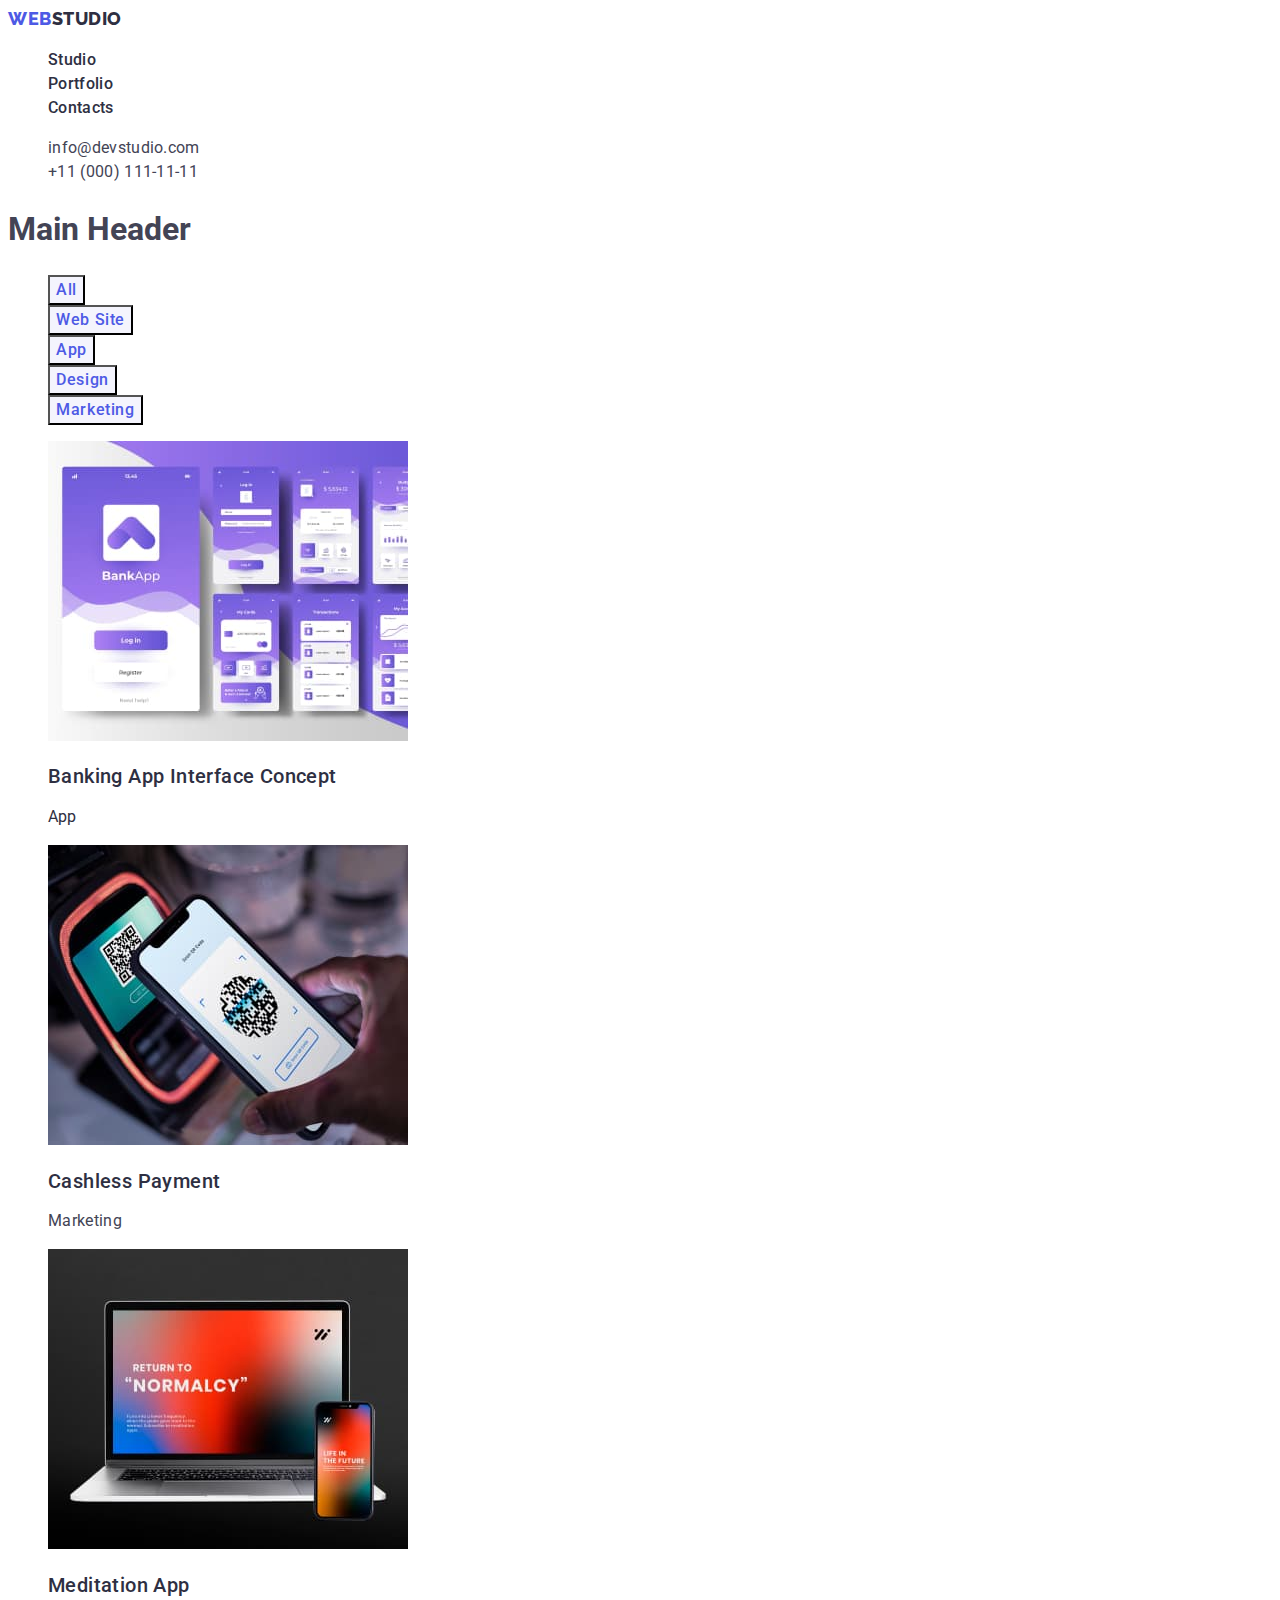
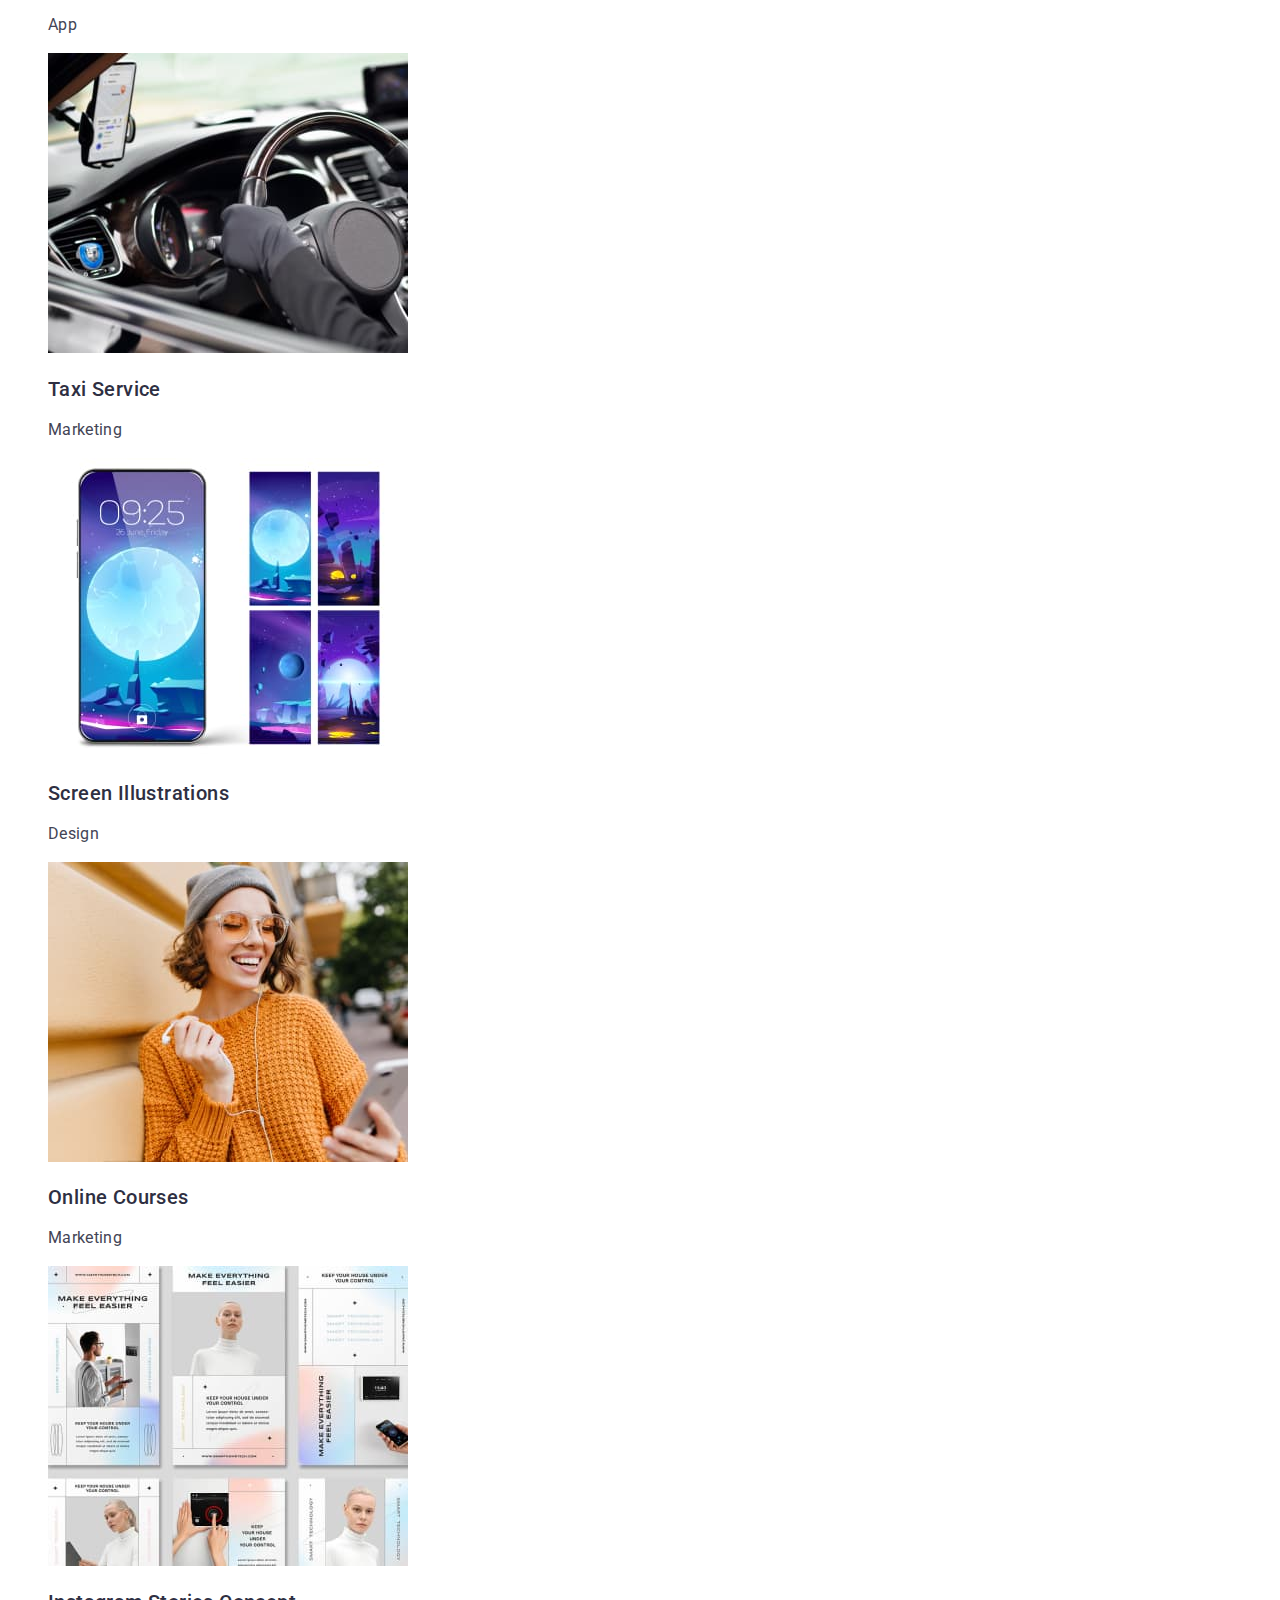
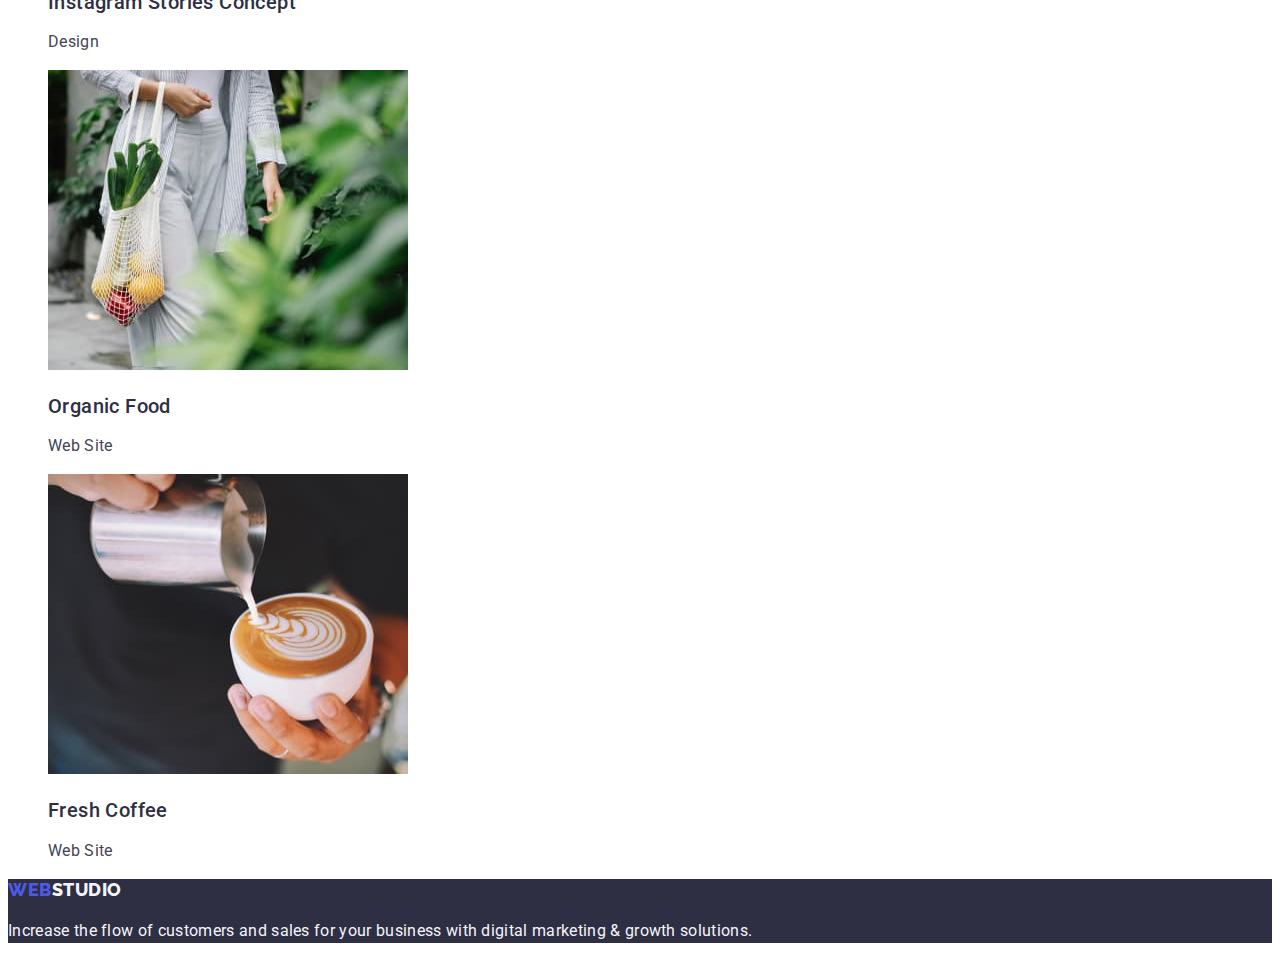
==== portfolio.html @ bb46cebc "Homework 3.1" ====
<!DOCTYPE html>
<html lang="en">
    <head>
        <meta charset="UTF-8">
        <meta name="viewport" content="width=device-width, initial-scale=1.0">
        <title>Porfolio</title>
        <link rel="stylesheet" href="./css/styles.css">
        <link rel="preconnect" href="https://fonts.googleapis.com">
        <link rel="preconnect" href="https://fonts.gstatic.com" crossorigin>
        <link href="https://fonts.googleapis.com/css2?family=Raleway:wght@800&family=Roboto:wght@400;500;700;900&display=swap" rel="stylesheet">
    </head>
    <body>
        <div>
            <header>
                <nav>
                    <div    >
                        <a class="link logo" href="./index.html">Web<span class="logo-head">Studio</span></a>
                        <ul class="list">
                            <li class="item"><a class="link" href="./index.html">Studio</a></li>
                            <li class="item"><a class="link" href="./portfolio.html">Portfolio</a></li>
                            <li class="item"><a class="link" href="">Contacts</a></li>
                        </ul>
                    </div>
                </nav>

                <address class="address">
                    <div>
                        <ul class="list">
                            <li><a class="link" href="mailto:info@devstudio.com">info@devstudio.com</a></li>
                            <li><a class="link" href="tel:+110001111111">+11 (000) 111-11-11</a></li>
                        </ul>
                    </div>
                </address>
            </header>

            <main>
                <section class="btn-img">
                    <div>
                        <h1>Main Header</h1>
                        <ul class="list">
                            <li><button class="btn" type="button">All</button></li>
                            <li><button class="btn" type="button">Web Site</button></li>
                            <li><button class="btn" type="button">App</button></li>
                            <li><button class="btn" type="button">Design</button></li>
                            <li><button class="btn" type="button">Marketing</button></li>
                        </ul>
                    </div>
                    <div>
                        <ul class="list">
                            <li>
                                <a class="link" href="">
                                <img src="./images/img_hw2_1.jpg" alt="banking app" width="360" height="300"/>
                                <h2 class="title">Banking App Interface Concept</h2>
                                <p class="desciption">App</p>
                                </a>
                            </li>
                            <li>
                                <a class="link" href="">
                                <img src="./images/img_hw2_2.jpg" alt="cashless payment" width="360" height="300" />
                                <h2 class="title">Cashless Payment</h2>
                                <p class="description">Marketing</p>
                                </a>
                            </li>
                            <li>
                                <a class="link" href="">
                                <img src="./images/img_hw2_3.jpg" alt="mediation app" width="360" height="300"/>
                                <h2 class="title">Meditation App</h2>
                                <p class="description">App</p>
                                </a>
                            </li>
                            <li>
                                <a class="link" href="">
                                <img src="./images/img_hw2_4.jpg" alt="taxi service" width="360" height="300"/>
                                <h2 class="title">Taxi Service</h2>
                                <p class="description">Marketing</p>
                                </a>
                            </li>
                            <li>
                                <a class="link" href="">
                                <img src="./images/img_hw2_5.jpg" alt="screen illustrator" width="360" height="300"/>
                                <h2 class="title">Screen Illustrations</h2>
                                <p class="description">Design</p>
                                </a>
                            </li>
                            <li>
                                <a class="link" href="">
                                <img src="./images/img_hw2_6.jpg" alt="online courses" width="360" height="300"/>
                                <h2 class="title">Online Courses</h2>
                                <p class="description">Marketing</p>
                                </a>
                            </li>
                            <li>
                                <a class="link" href="">
                                <img src="./images/img_hw2_7.jpg" alt="instagram story concept" width="360" height="300"/>
                                <h2 class="title">Instagram Stories Concept</h2>
                                <p class="description">Design</p>
                                </a>
                            </li>
                            <li>
                                <a class="link" href="">
                                <img src="./images/img_hw2_8.jpg" alt="organic food" width="360" height="300"/>
                                <h2 class="title">Organic Food</h2>
                                <p class="description">Web Site</p>
                                </a>
                            </li>
                            <li>
                                <a class="link" href="">
                                <img src="./images/img_hw2_9.jpg" alt="fresh coffee" width="360" height="300"/>
                                <h2 class="title">Fresh Coffee</h2>
                                <p class="description">Web Site</p>
                                </a>
                            </li>
                        </ul>
                    </div>
                </section>
            </main>

            <footer class="foot">
                <div>
                    <a class="link logo" href="./index.html">Web<span class="logo-foot">Studio</span></a>
                    <p class="phrase">Increase the flow of customers and sales for your business with digital marketing & growth solutions.</p>
                </div>
            </footer>
        </div>    
    </body>
</html>
---- css/styles.css ----
*,
*::before,
*::after {
    box-sizing: border-box;
}

:root {
    --OCEAN: rgba(64, 75, 191, 1);
    --WHITE: rgba(255, 255, 255, 1);
    --NAVY-BLUE: rgba(46, 47, 66, 1);
    --SLATE: rgba(67, 68, 85, 1);
    --IRIS: rgba(77, 90, 229, 1);
    --CLOUD: rgba(244, 244, 253, 1);
}

body {
    font-family: 'Roboto', sans-serif;
    color: var(--SLATE, #434455);
    background-color: var(--WHITE, #fff);
    font-size: 16px;
    font-style: normal;
    line-height: 1.5;
}
/* HEADER */ 
 
/* LOGO */
.logo {
    font-size: 18px;
    line-height: 1.17;
    color: var(--IRIS, #4d5ae5);
    font-family: 'Raleway', sans-serif;
    font-weight: 800;
    letter-spacing: 0.03em;
    text-decoration: none;
    text-transform: uppercase;
}

nav .logo-head {
    color: var(--NAVY-BLUE);
}


/* NAVIGATION */
nav .list .item {
    color: var(--NAVY-BLUE);
    font-weight: 500;
    font-size: 16px;
    line-height: 1.5;
    letter-spacing: 0.02em;
}

/* Link style for Navigation and Address */
.list  {
    list-style: none;
    font-style: normal;
}


.list .link {
    text-decoration: none;
    color: var(--NAVY-BLUE, #2e2f42);
}

.list .link:hover,
.list .link:focus {
    color: var(--OCEAN, #404bbf);
}


/* ADDRESS */

.address .link {
    font-size: 16px;
    color: var(--SLATE, #434455);
    line-height: 1.5;
    font-weight: 400;
    letter-spacing: 0.02em;
}


/* MAIN */

/* 1st SECTION */
.hero {
    background-color: var(--NAVY-BLUE, #2e2f42);
}

.hero .main-heading {
    color: var(--WHITE);
    font-size: 56px;
    font-weight: 700;
    line-height: 1.07;
    letter-spacing: 0.02em;
    text-align: center;
}

.hero .btn {
    color: var(--WHITE);
    font-family: 'Roboto', sans-serif;
    background-color: var(--IRIS);
    font-weight: 500;
    font-size: 16px; 
    line-height: 1.5;
    letter-spacing: 0.04em;
    cursor: pointer;
}

/* 2nd, 3rd Section, Images Section Title and Description */

.title {
    color: var(--NAVY-BLUE);
    font-weight: 500;
    font-size: 20px;
    line-height: 1.2;
    letter-spacing: 0.02em;
}

.description {
    color: var(--SLATE);
    font-size: 16px;
    letter-spacing: 0.02em;
}

/* 3rd SECTION and 4th Section Header */

.sub-heading {
    font-size: 36px;
    line-height: 1.11;
    color: var(--NAVY-BLUE);
    text-align: center;
    letter-spacing: 0.02em;
    text-transform: capitalize;
}

/* 4th SECTION */
.team {
    background-color: var(--CLOUD);
}

.team .item {
    background-color: var(--WHITE);
}

/* PORTFOLIO BUTTON */
.btn {
    font-family: 'Roboto', sans-serif;
    font-weight: 500;
    font-size: 16px;
    line-height: 1.5;
    letter-spacing: 0.04em;
    color: var(--IRIS);
    background-color: var(--CLOUD);
    cursor: pointer;
    text-align: center;
    line-height: 1.5;
}   

.btn:hover,
.btn:focus {
    color: var(--WHITE);
    background-color: var(--OCEAN);
   
}

/* FOOTER */


.foot {
    background-color: var(--NAVY-BLUE);
}

.foot .logo-foot {
    color: var(--CLOUD);
}

.foot .phrase {
    line-height: 1.5;
    color: var(--CLOUD);
    letter-spacing: 0.02em;
}   



.container {
    width: 1158px;
}
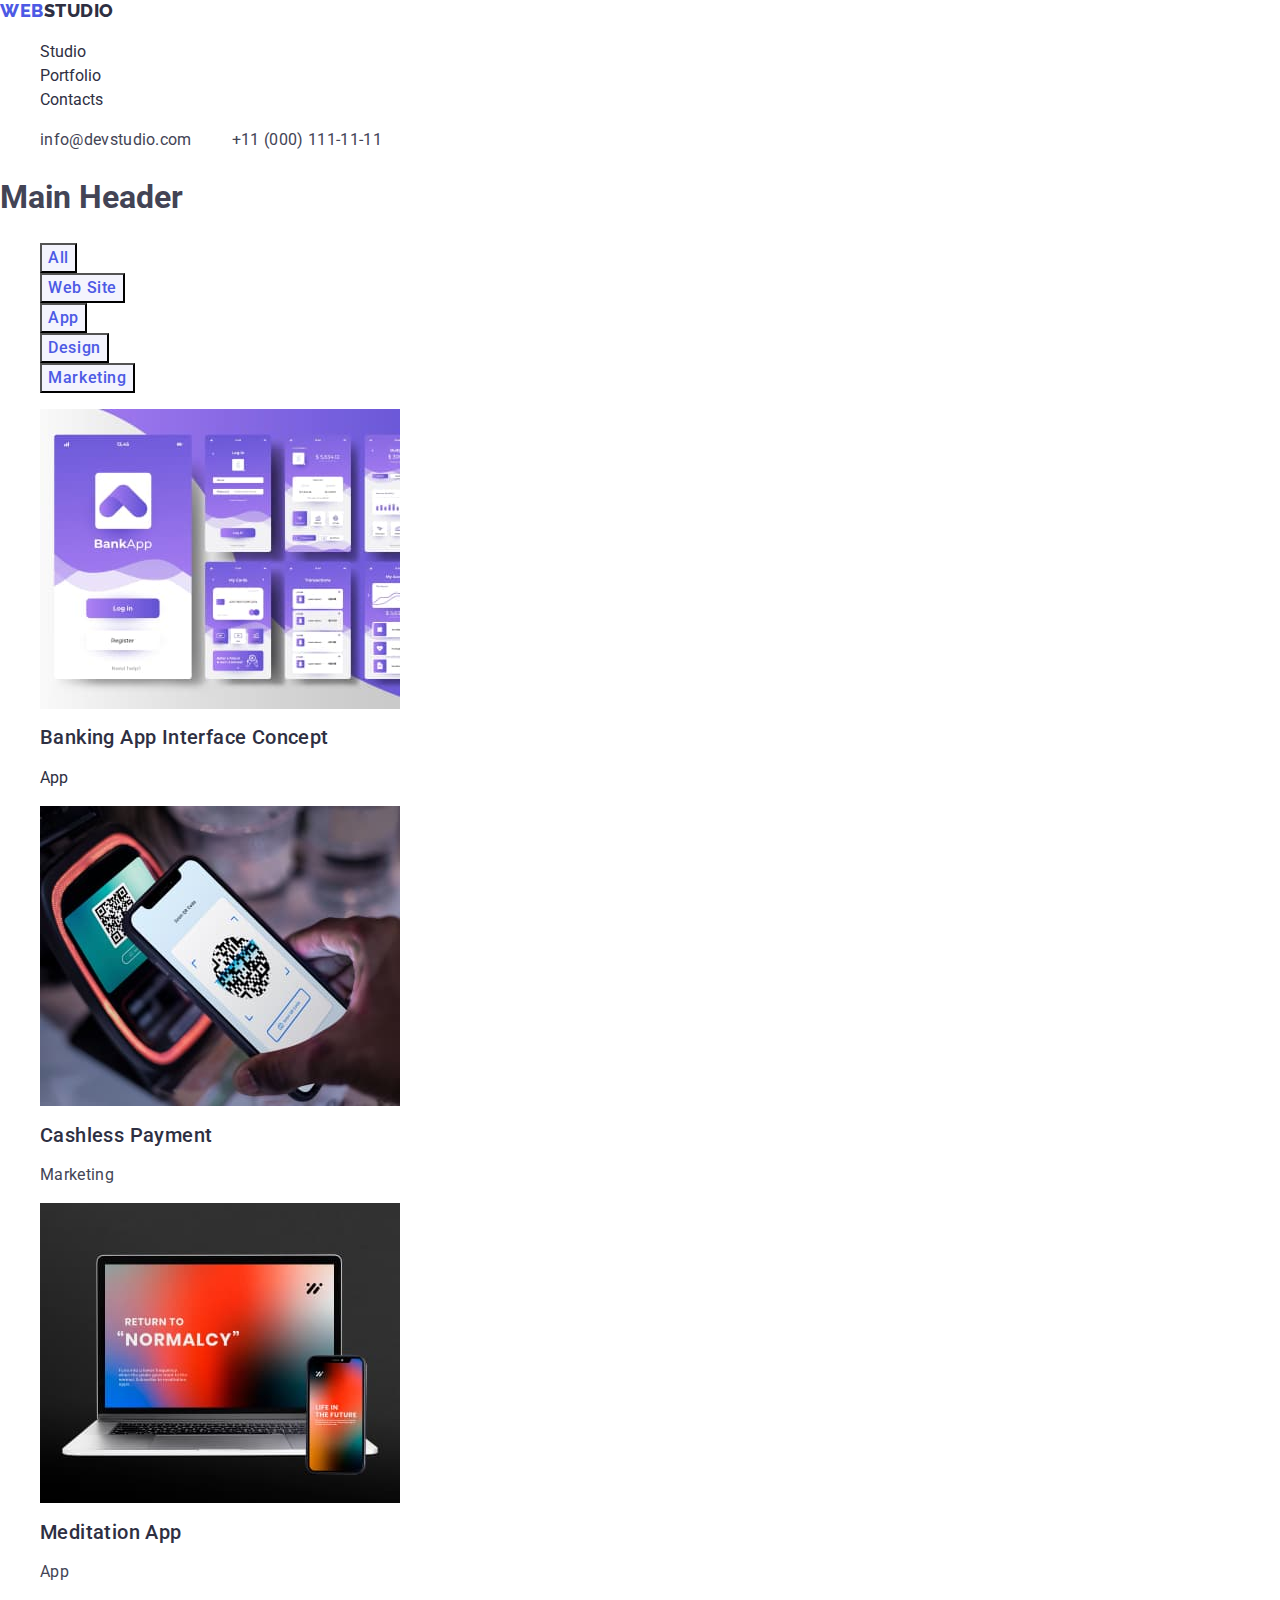
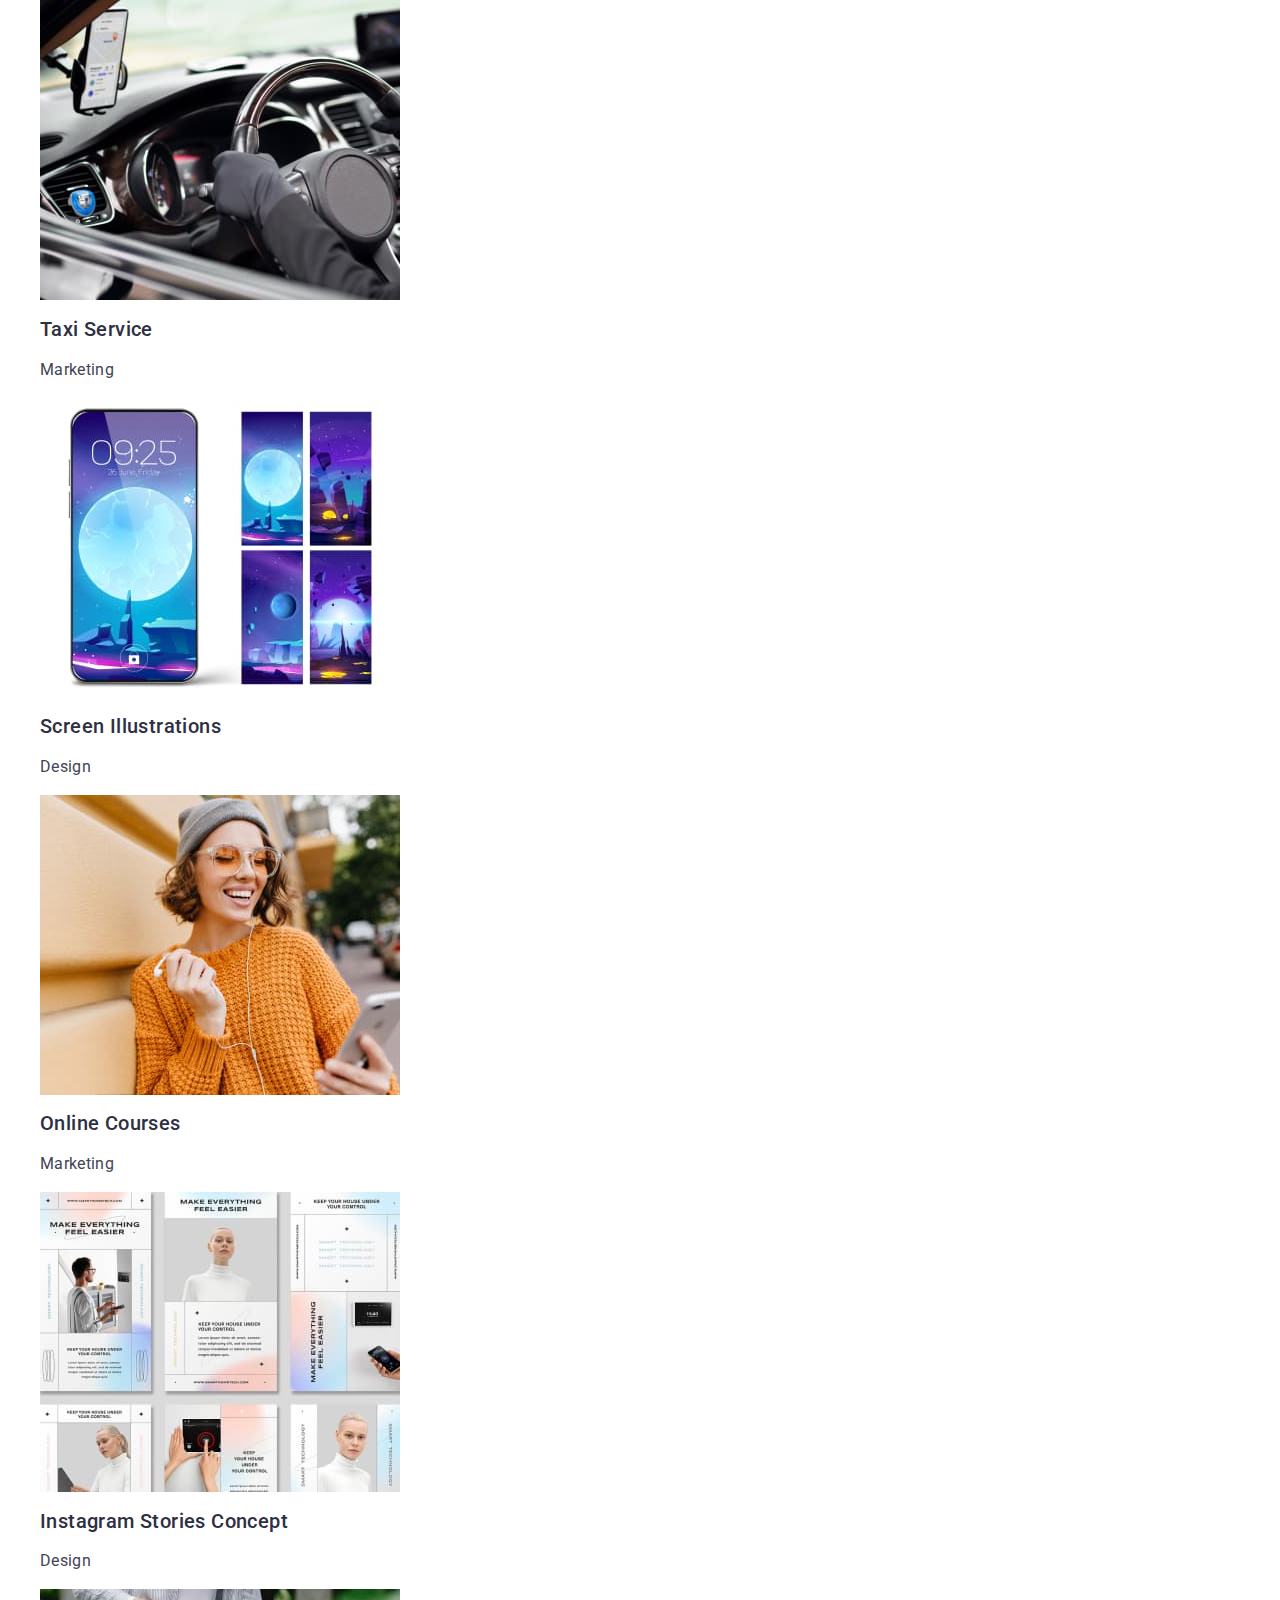
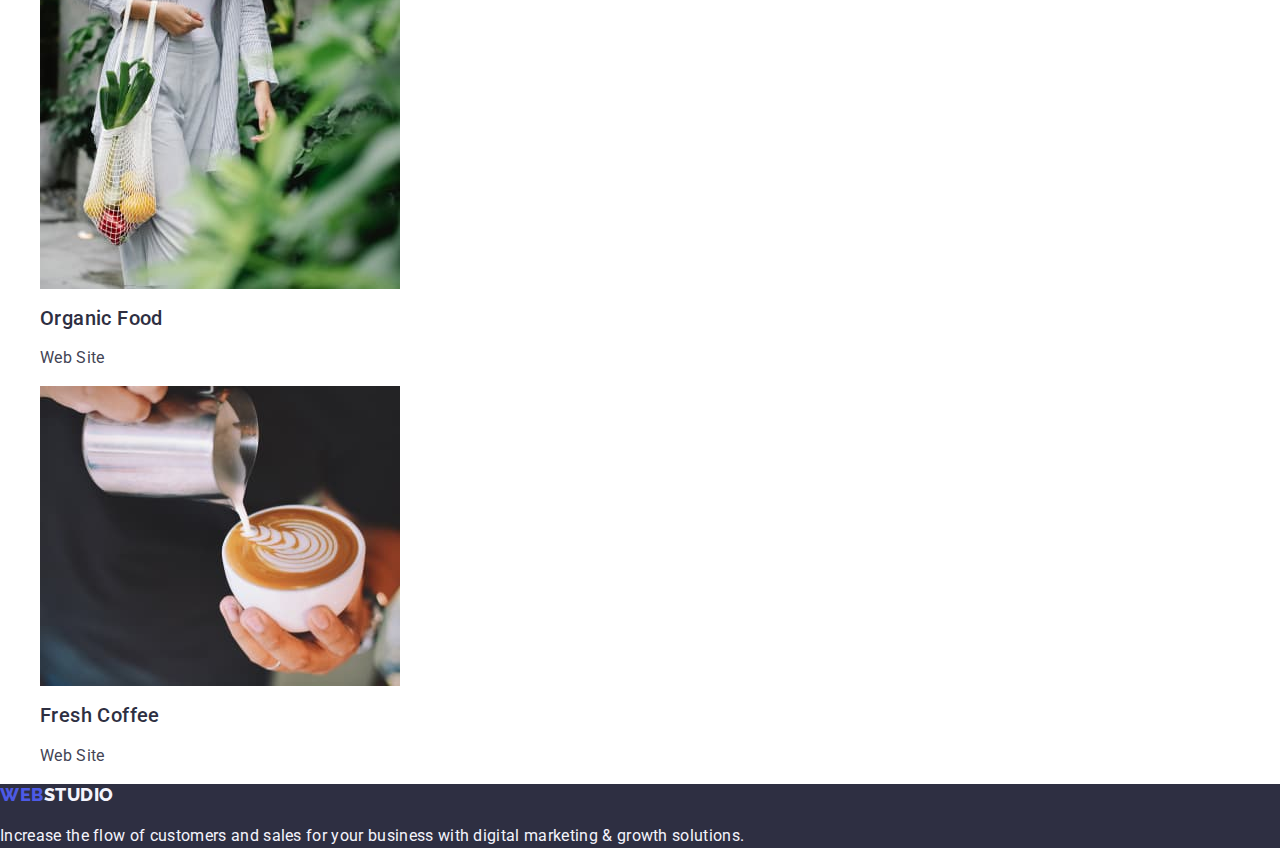
==== commit b59eb77c: "Homework 3.2" ====
--- a/portfolio.html
+++ b/portfolio.html
@@ -1,6 +1,7 @@
 <!DOCTYPE html>
 <html lang="en">
     <head>
+        <link rel="stylesheet" href="https://cdnjs.cloudflare.com/ajax/libs/modern-normalize/1.0.0/modern-normalize.min.css">
         <meta charset="UTF-8">
         <meta name="viewport" content="width=device-width, initial-scale=1.0">
         <title>Porfolio</title>
@@ -13,7 +14,7 @@
         <div>
             <header>
                 <nav>
-                    <div    >
+                    <div>
                         <a class="link logo" href="./index.html">Web<span class="logo-head">Studio</span></a>
                         <ul class="list">
                             <li class="item"><a class="link" href="./index.html">Studio</a></li>
--- a/css/styles.css
+++ b/css/styles.css
@@ -4,6 +4,30 @@
     box-sizing: border-box;
 }
 
+.page-container {
+    width: 1158px;
+}
+
+img {
+    display: block;
+}
+
+.header {
+    border-bottom: 1px solid var(--CORNFLOWER, #2E2F42)
+}
+
+.header-container {
+    display: flex;
+    width: 1158px;
+    margin: 0 auto;
+    padding: 0 15px;
+
+}
+
+.nav {
+    display:flex;
+    align-items: center;
+}
 :root {
     --OCEAN: rgba(64, 75, 191, 1);
     --WHITE: rgba(255, 255, 255, 1);
@@ -11,6 +35,7 @@
     --SLATE: rgba(67, 68, 85, 1);
     --IRIS: rgba(77, 90, 229, 1);
     --CLOUD: rgba(244, 244, 253, 1);
+    --CORNFLOWER: rgba(231, 233, 252, 1);
 }
 
 body {
@@ -33,6 +58,7 @@
     letter-spacing: 0.03em;
     text-decoration: none;
     text-transform: uppercase;
+    margin-right: 76px;
 }
 
 nav .logo-head {
@@ -41,13 +67,20 @@
 
 
 /* NAVIGATION */
-nav .list .item {
-    color: var(--NAVY-BLUE);
-    font-weight: 500;
-    font-size: 16px;
-    line-height: 1.5;
-    letter-spacing: 0.02em;
-}
+.nav .list {
+    display: flex;
+}
+
+.nav .list .item {
+    color: var(--NAVY-BLUE);
+    font-weight: 500;
+    font-size: 16px;
+    line-height: 1.5;
+    letter-spacing: 0.02em;
+    gap: 40px;
+    padding: 24px 0
+}
+
 
 /* Link style for Navigation and Address */
 .list  {
@@ -75,6 +108,11 @@
     line-height: 1.5;
     font-weight: 400;
     letter-spacing: 0.02em;
+}
+
+.address .list {
+    display: flex;
+    gap: 40px;
 }
 
 
@@ -181,7 +219,4 @@
 
 
 
-.container {
-    width: 1158px;
-}
-
+
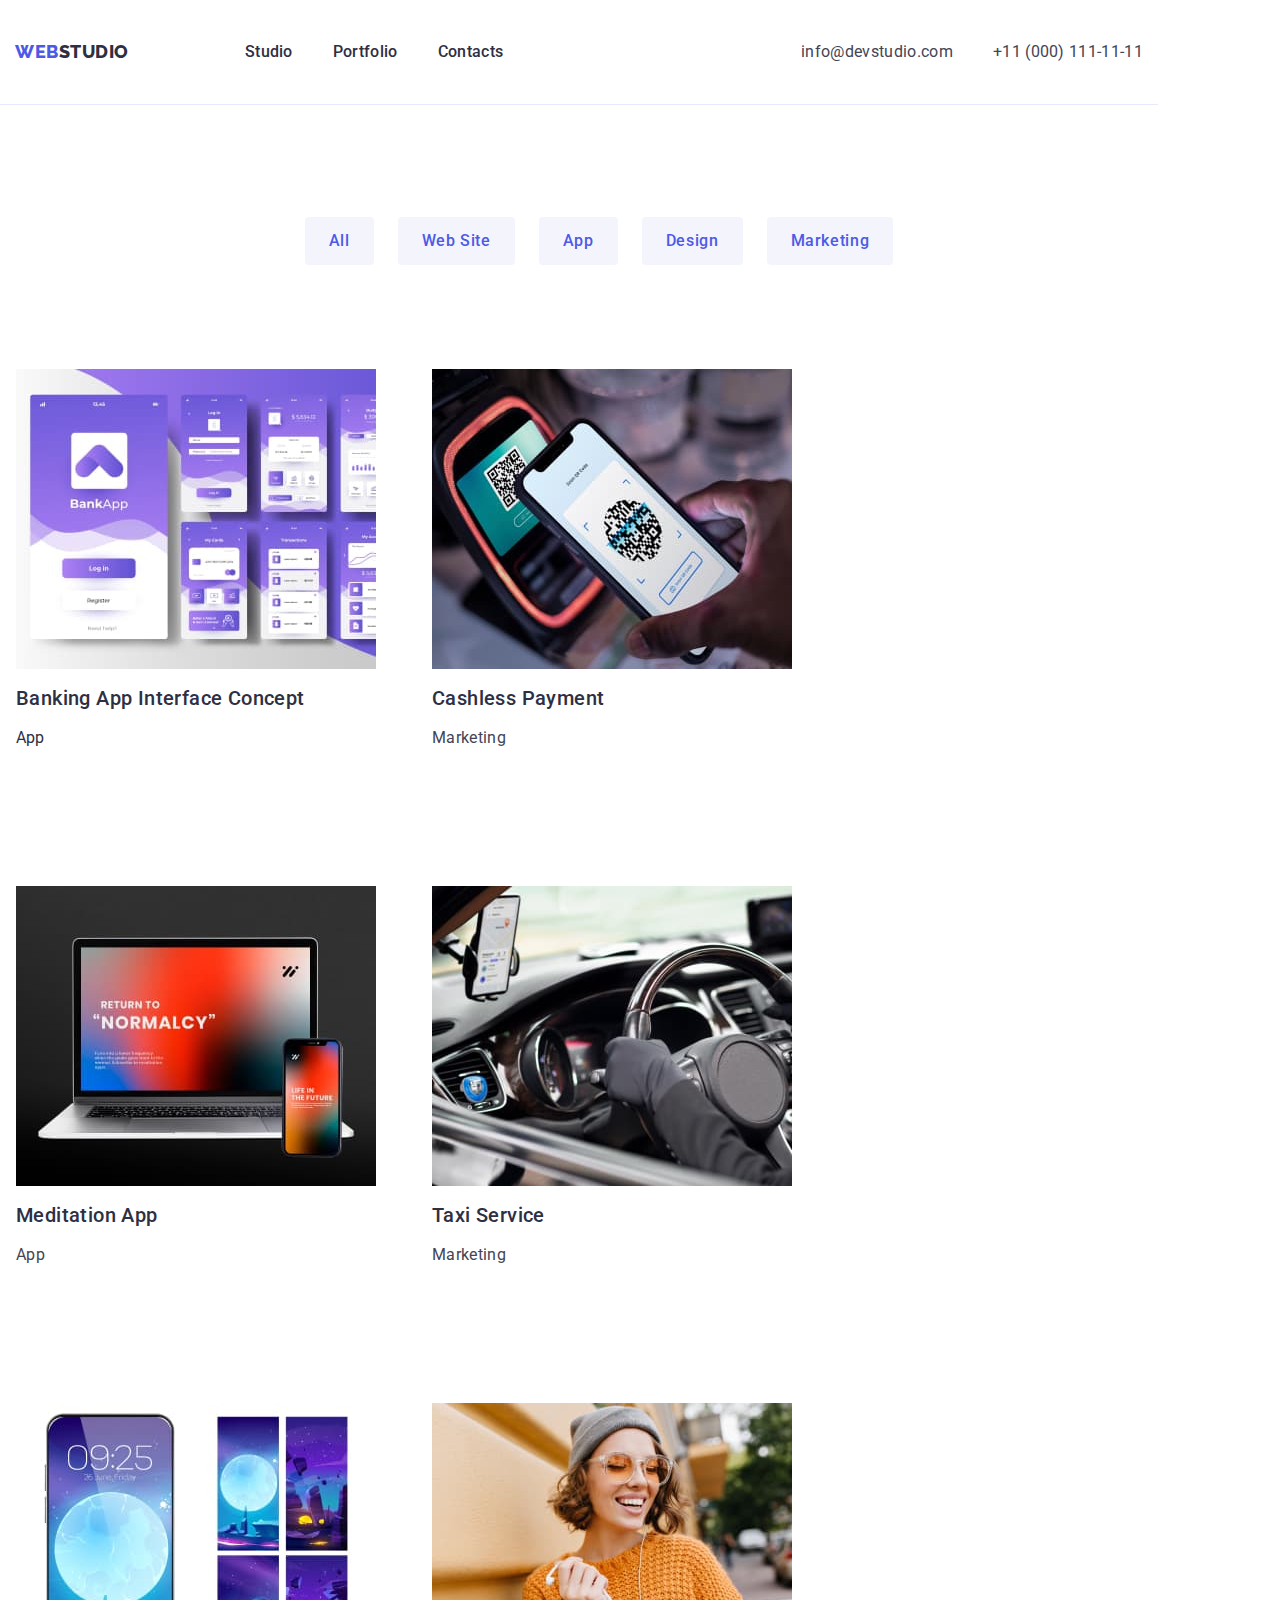
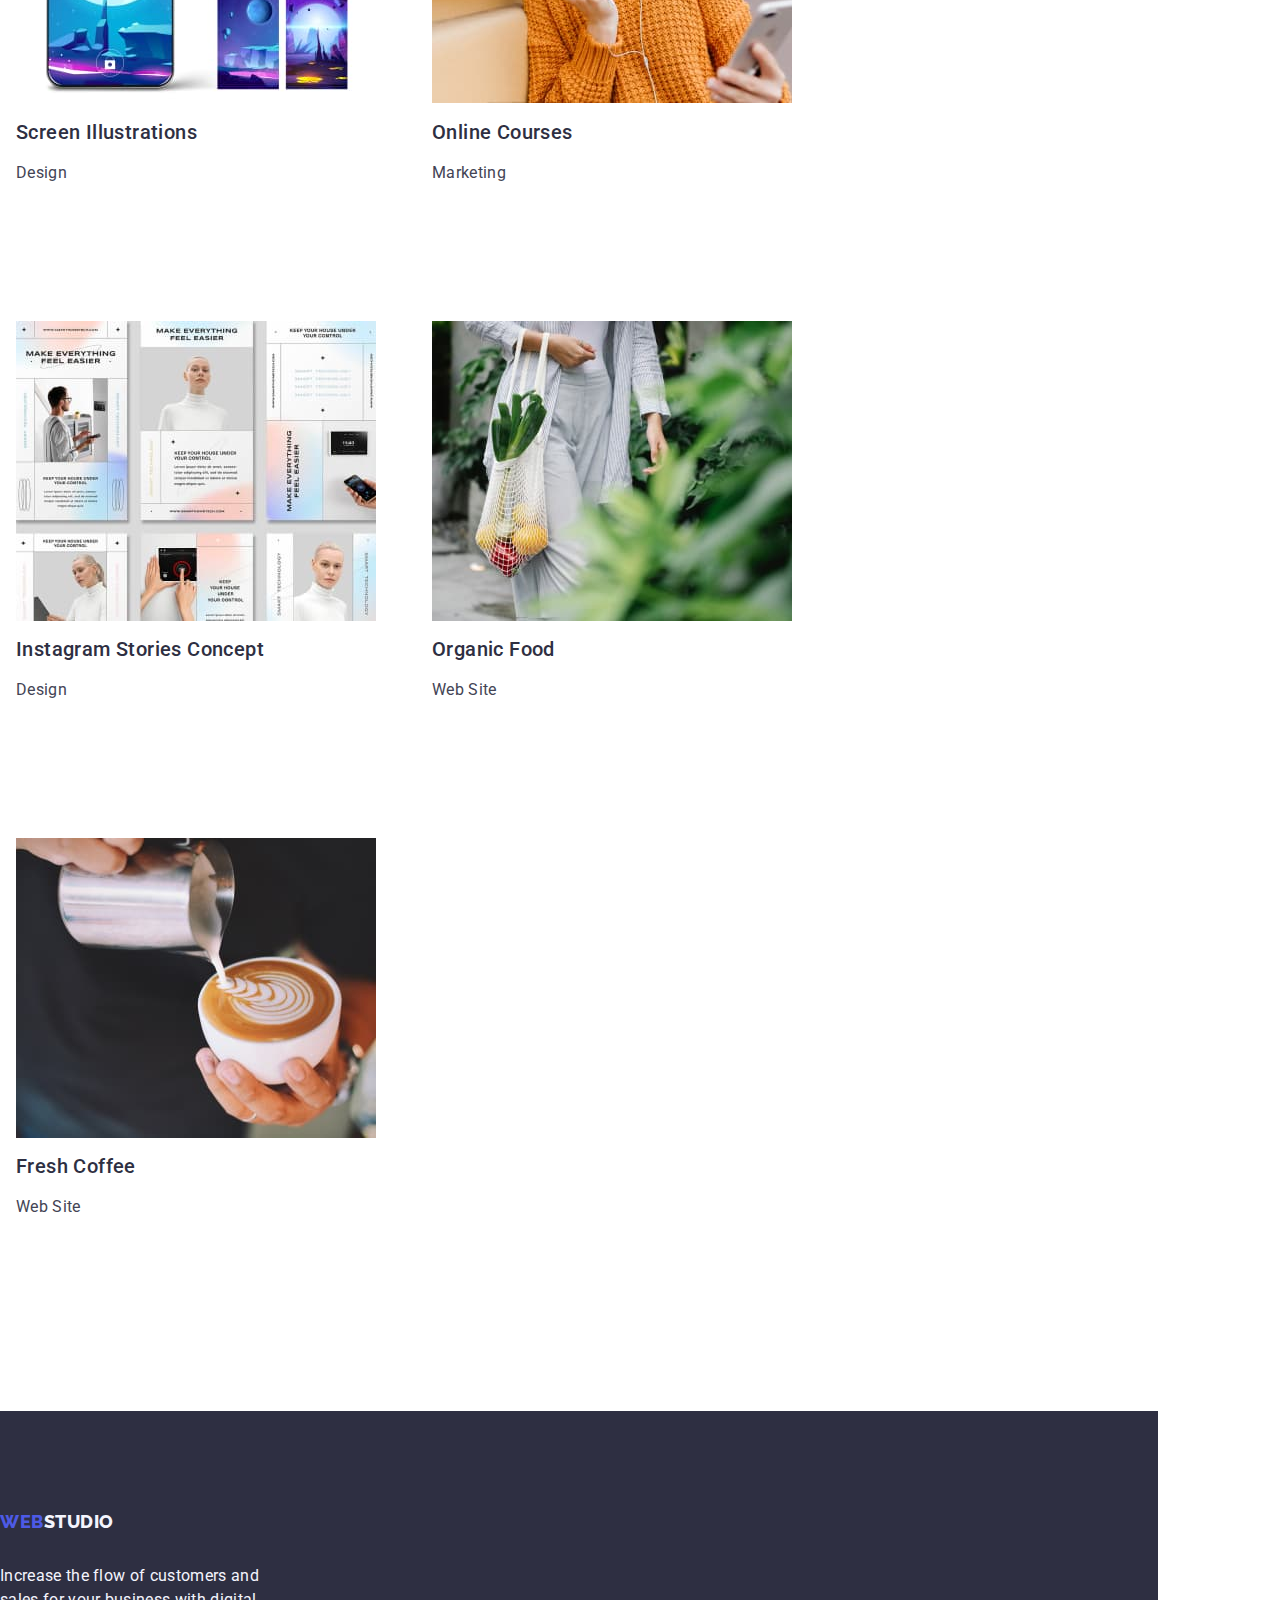
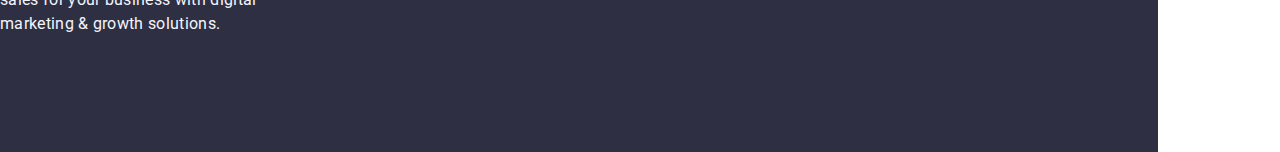
==== commit 6829ec58: "Homework 3.3" ====
--- a/portfolio.html
+++ b/portfolio.html
@@ -11,33 +11,31 @@
         <link href="https://fonts.googleapis.com/css2?family=Raleway:wght@800&family=Roboto:wght@400;500;700;900&display=swap" rel="stylesheet">
     </head>
     <body>
-        <div>
-            <header>
-                <nav>
-                    <div>
+        <div class="page-container">
+            <header class="header">
+                <div class="container">
+                    <nav class="nav">                        
                         <a class="link logo" href="./index.html">Web<span class="logo-head">Studio</span></a>
                         <ul class="list">
                             <li class="item"><a class="link" href="./index.html">Studio</a></li>
                             <li class="item"><a class="link" href="./portfolio.html">Portfolio</a></li>
                             <li class="item"><a class="link" href="">Contacts</a></li>
                         </ul>
-                    </div>
-                </nav>
+                    </nav>
 
-                <address class="address">
-                    <div>
-                        <ul class="list">
-                            <li><a class="link" href="mailto:info@devstudio.com">info@devstudio.com</a></li>
-                            <li><a class="link" href="tel:+110001111111">+11 (000) 111-11-11</a></li>
-                        </ul>
-                    </div>
-                </address>
+                    <address class="address">
+                            <ul class="list">
+                                <li><a class="link" href="mailto:info@devstudio.com">info@devstudio.com</a></li>
+                                <li><a class="link" href="tel:+110001111111">+11 (000) 111-11-11</a></li>
+                            </ul>
+                    </address>
+                </div>
             </header>
 
             <main>
                 <section class="btn-img">
-                    <div>
-                        <h1>Main Header</h1>
+                    <div class="container">
+                        <h1 class="visually-hidden">Main Header</h1>
                         <ul class="list">
                             <li><button class="btn" type="button">All</button></li>
                             <li><button class="btn" type="button">Web Site</button></li>
@@ -45,66 +43,67 @@
                             <li><button class="btn" type="button">Design</button></li>
                             <li><button class="btn" type="button">Marketing</button></li>
                         </ul>
-                    </div>
-                    <div>
+                  
                         <ul class="list">
-                            <li>
+                            <li class="item">
                                 <a class="link" href="">
-                                <img src="./images/img_hw2_1.jpg" alt="banking app" width="360" height="300"/>
-                                <h2 class="title">Banking App Interface Concept</h2>
-                                <p class="desciption">App</p>
+                                   <div>         
+                                        <img src="./images/img_hw2_1.jpg" alt="banking app" width="360" height="300"/>
+                                        <h2 class="title">Banking App Interface Concept</h2>
+                                        <p class="desciption">App</p>
+                                    </div>
                                 </a>
                             </li>
-                            <li>
+                            <li class="item">
                                 <a class="link" href="">
                                 <img src="./images/img_hw2_2.jpg" alt="cashless payment" width="360" height="300" />
                                 <h2 class="title">Cashless Payment</h2>
                                 <p class="description">Marketing</p>
                                 </a>
                             </li>
-                            <li>
+                            <li class="item">
                                 <a class="link" href="">
                                 <img src="./images/img_hw2_3.jpg" alt="mediation app" width="360" height="300"/>
                                 <h2 class="title">Meditation App</h2>
                                 <p class="description">App</p>
                                 </a>
                             </li>
-                            <li>
+                            <li class="item">
                                 <a class="link" href="">
                                 <img src="./images/img_hw2_4.jpg" alt="taxi service" width="360" height="300"/>
                                 <h2 class="title">Taxi Service</h2>
                                 <p class="description">Marketing</p>
                                 </a>
                             </li>
-                            <li>
+                            <li class="item">
                                 <a class="link" href="">
                                 <img src="./images/img_hw2_5.jpg" alt="screen illustrator" width="360" height="300"/>
                                 <h2 class="title">Screen Illustrations</h2>
                                 <p class="description">Design</p>
                                 </a>
                             </li>
-                            <li>
+                            <li class="item">
                                 <a class="link" href="">
                                 <img src="./images/img_hw2_6.jpg" alt="online courses" width="360" height="300"/>
                                 <h2 class="title">Online Courses</h2>
                                 <p class="description">Marketing</p>
                                 </a>
                             </li>
-                            <li>
+                            <li class="item">
                                 <a class="link" href="">
                                 <img src="./images/img_hw2_7.jpg" alt="instagram story concept" width="360" height="300"/>
                                 <h2 class="title">Instagram Stories Concept</h2>
                                 <p class="description">Design</p>
                                 </a>
                             </li>
-                            <li>
+                            <li class="item">
                                 <a class="link" href="">
                                 <img src="./images/img_hw2_8.jpg" alt="organic food" width="360" height="300"/>
                                 <h2 class="title">Organic Food</h2>
                                 <p class="description">Web Site</p>
                                 </a>
                             </li>
-                            <li>
+                            <li class="item">
                                 <a class="link" href="">
                                 <img src="./images/img_hw2_9.jpg" alt="fresh coffee" width="360" height="300"/>
                                 <h2 class="title">Fresh Coffee</h2>
@@ -112,7 +111,7 @@
                                 </a>
                             </li>
                         </ul>
-                    </div>
+                    </div>    
                 </section>
             </main>
 
--- a/css/styles.css
+++ b/css/styles.css
@@ -4,30 +4,6 @@
     box-sizing: border-box;
 }
 
-.page-container {
-    width: 1158px;
-}
-
-img {
-    display: block;
-}
-
-.header {
-    border-bottom: 1px solid var(--CORNFLOWER, #2E2F42)
-}
-
-.header-container {
-    display: flex;
-    width: 1158px;
-    margin: 0 auto;
-    padding: 0 15px;
-
-}
-
-.nav {
-    display:flex;
-    align-items: center;
-}
 :root {
     --OCEAN: rgba(64, 75, 191, 1);
     --WHITE: rgba(255, 255, 255, 1);
@@ -46,9 +22,54 @@
     font-style: normal;
     line-height: 1.5;
 }
+
+img {
+    display: block;
+}
+
+.page-container {
+    width: 1158px;
+}
+
 /* HEADER */ 
- 
-/* LOGO */
+
+.header {
+    border-bottom: 1px solid var(--CORNFLOWER, #2E2F42)
+}
+
+/* Navigation Flex */
+
+.header .container {
+    display: flex;
+    width: 1158px;
+    margin: 0 auto;
+    padding: 0 15px;
+    justify-content: space-between;
+}
+
+.nav {
+    display:flex;
+    align-items: center;
+}
+
+.nav .list {
+    display: flex;
+    gap: 40px;
+}
+
+/* Address Flex */
+
+.address {
+    display: flex;
+    align-items: center; 
+}
+
+.address .list {
+    display: flex;
+    gap: 40px;
+}
+
+/* LOGO Style */
 .logo {
     font-size: 18px;
     line-height: 1.17;
@@ -66,10 +87,7 @@
 }
 
 
-/* NAVIGATION */
-.nav .list {
-    display: flex;
-}
+/* NAVIGATION Style */
 
 .nav .list .item {
     color: var(--NAVY-BLUE);
@@ -77,8 +95,7 @@
     font-size: 16px;
     line-height: 1.5;
     letter-spacing: 0.02em;
-    gap: 40px;
-    padding: 24px 0
+    padding: 24px 0;
 }
 
 
@@ -100,7 +117,7 @@
 }
 
 
-/* ADDRESS */
+/* ADDRESS style */
 
 .address .link {
     font-size: 16px;
@@ -110,18 +127,108 @@
     letter-spacing: 0.02em;
 }
 
-.address .list {
-    display: flex;
-    gap: 40px;
-}
 
 
 /* MAIN */
 
-/* 1st SECTION */
+/* 1st SECTION Flex*/
 .hero {
     background-color: var(--NAVY-BLUE, #2e2f42);
-}
+    padding: 188px 0;
+    display: flex;
+    justify-content: center;
+}
+
+/* 2nd SECTION Flex */
+.about {
+    padding: 120px 0;
+}
+
+.visually-hidden {
+    position: absolute;
+    width: 1px;
+    height: 1px;
+    margin: -1px;
+    border: 0;
+    padding: 0;
+    white-space: nowrap;
+    clip-path: inset(100%);
+    clip: rect(0 0 0 0);
+    overflow: hidden;
+}
+
+.about .list {
+    display: flex;
+    gap: 24px;
+    padding: 0;
+}
+
+.about .item {
+    width: calc((100% - 72px) / 4);
+}
+
+.about .title {
+    margin-bottom: 8px;
+}
+
+
+
+/* 3rd SECTION Flex */
+
+.services {
+    padding-bottom: 120px;
+}
+
+.services .sub-heading {
+    margin-bottom: 72px;
+}
+
+.services .list {
+    display: flex;
+    gap: 24px;
+    padding: 0;
+}
+
+.services .item {
+    width: calc((100% - 48px) / 3);
+}
+
+/* 4th SECTION Flex */
+
+.team {
+    padding: 120px 0;
+}
+
+.team .sub-heading {
+    margin-bottom: 72px;
+}
+
+.team .list {
+    display: flex;
+    gap: 24px;
+    padding: 0;
+} 
+
+.team .item {
+    width: calc((100% - 72px) / 4);
+    border-radius: 0 0 4px 4px;
+}
+
+.team .tag {
+    padding: 32px 0;
+}
+
+.team .title {
+    text-align: center;
+    margin-bottom: 8px;
+}
+
+.team .description {
+    text-align: center;
+}
+
+
+/* 1st SECTION Style*/
 
 .hero .main-heading {
     color: var(--WHITE);
@@ -130,6 +237,7 @@
     line-height: 1.07;
     letter-spacing: 0.02em;
     text-align: center;
+    max-width: 496px;
 }
 
 .hero .btn {
@@ -141,6 +249,12 @@
     line-height: 1.5;
     letter-spacing: 0.04em;
     cursor: pointer;
+    display: block;
+    min-width: 169px;
+    height: 56px;
+    border: none;
+    border-radius: 4px;
+    margin: 0 auto;
 }
 
 /* 2nd, 3rd Section, Images Section Title and Description */
@@ -191,13 +305,16 @@
     cursor: pointer;
     text-align: center;
     line-height: 1.5;
+    padding: 12px 24px;
+    border: 1px solid --var(--CORNFLOWER, #e7e9fc);
+    border-radius: 4px;
 }   
 
 .btn:hover,
 .btn:focus {
     color: var(--WHITE);
     background-color: var(--OCEAN);
-   
+    border: 1px solid transparent
 }
 
 /* FOOTER */
@@ -205,6 +322,7 @@
 
 .foot {
     background-color: var(--NAVY-BLUE);
+    padding: 100px 0;
 }
 
 .foot .logo-foot {
@@ -215,8 +333,42 @@
     line-height: 1.5;
     color: var(--CLOUD);
     letter-spacing: 0.02em;
+    max-width: 264px;
 }   
 
 
-
-
+/* Footer Flex */
+
+.foot .link {
+    display: inline-block;
+    margin-bottom: 16px;
+}
+
+/* Portfolio */
+
+.btn-img {
+    padding-top: 96px;
+    padding-bottom: 120px;
+}
+
+.btn-img .list:nth-of-type(1) {
+    display: flex;
+    justify-content: center;
+    gap: 24px;
+    margin-bottom: 72px;
+}
+
+.btn-img .list:nth-of-type(2) {
+    display: flex;
+    flex-wrap: wrap;
+    column-gap: 24px;
+    row-gap: 48px;
+    padding: 0;
+}
+
+.btn-img .list:nth-of-type(2) .item {
+    padding: 32px 16px;
+    border: 1px solid --var(--CORNFLOWER, #e7e9fc);
+    border-top: none;
+    margin-bottom: 8px;
+}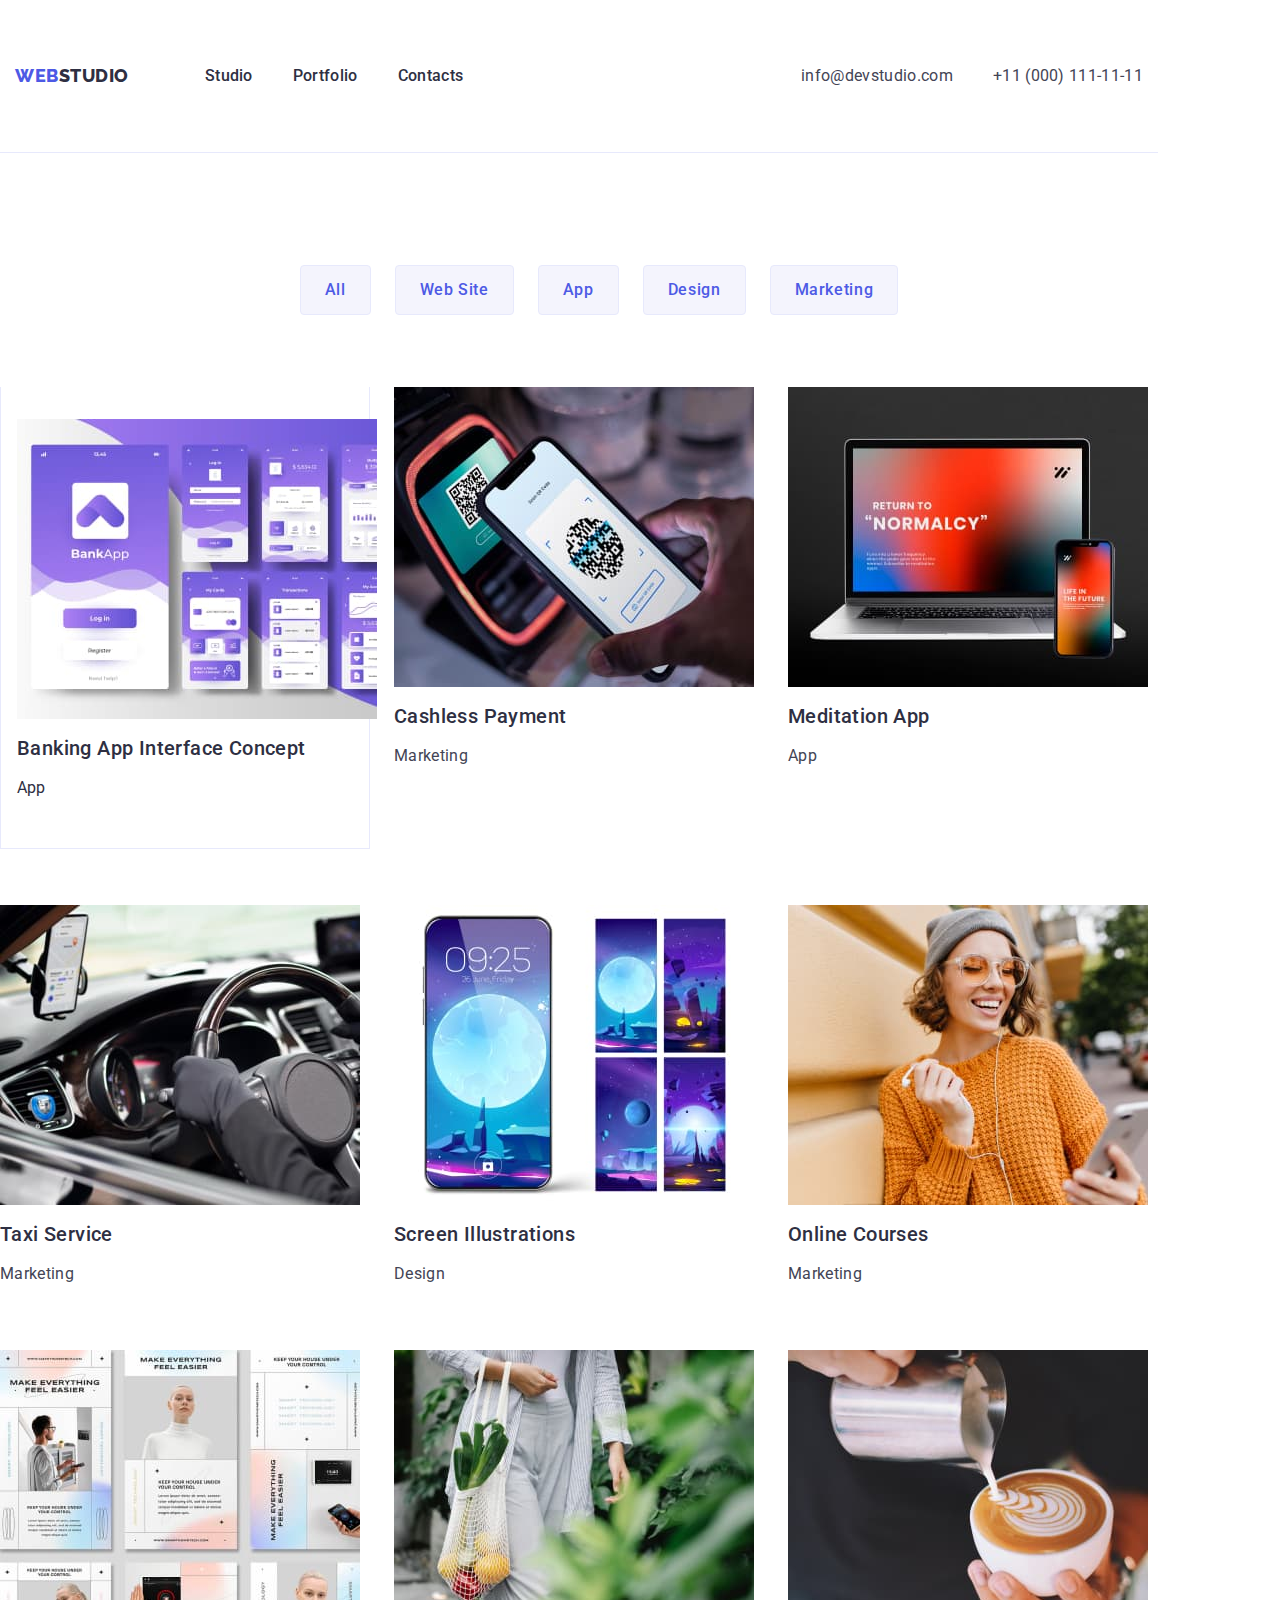
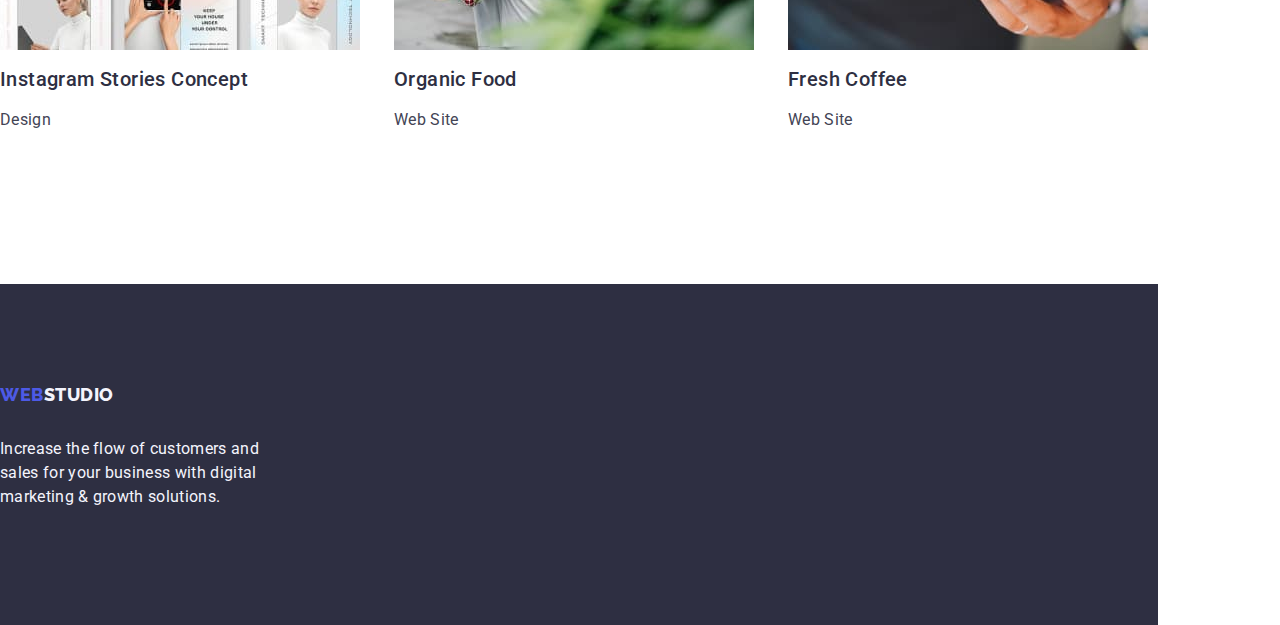
==== commit e5bcf6a4: "Homework 3.4" ====
--- a/portfolio.html
+++ b/portfolio.html
@@ -47,7 +47,7 @@
                         <ul class="list">
                             <li class="item">
                                 <a class="link" href="">
-                                   <div>         
+                                   <div class="container">         
                                         <img src="./images/img_hw2_1.jpg" alt="banking app" width="360" height="300"/>
                                         <h2 class="title">Banking App Interface Concept</h2>
                                         <p class="desciption">App</p>
--- a/css/styles.css
+++ b/css/styles.css
@@ -55,6 +55,7 @@
 .nav .list {
     display: flex;
     gap: 40px;
+    padding: 24px 0;
 }
 
 /* Address Flex */
@@ -306,7 +307,7 @@
     text-align: center;
     line-height: 1.5;
     padding: 12px 24px;
-    border: 1px solid --var(--CORNFLOWER, #e7e9fc);
+    border: 1px solid var(--CORNFLOWER, #e7e9fc);
     border-radius: 4px;
 }   
 
@@ -364,11 +365,16 @@
     column-gap: 24px;
     row-gap: 48px;
     padding: 0;
-}
-
-.btn-img .list:nth-of-type(2) .item {
+    
+}
+
+.btn-img .list .item {
+    width: calc((100% - 48px) / 3);
+}
+
+.btn-img .list .item .container {
     padding: 32px 16px;
-    border: 1px solid --var(--CORNFLOWER, #e7e9fc);
+    border: 1px solid var(--CORNFLOWER, #e7e9fc);
     border-top: none;
     margin-bottom: 8px;
 }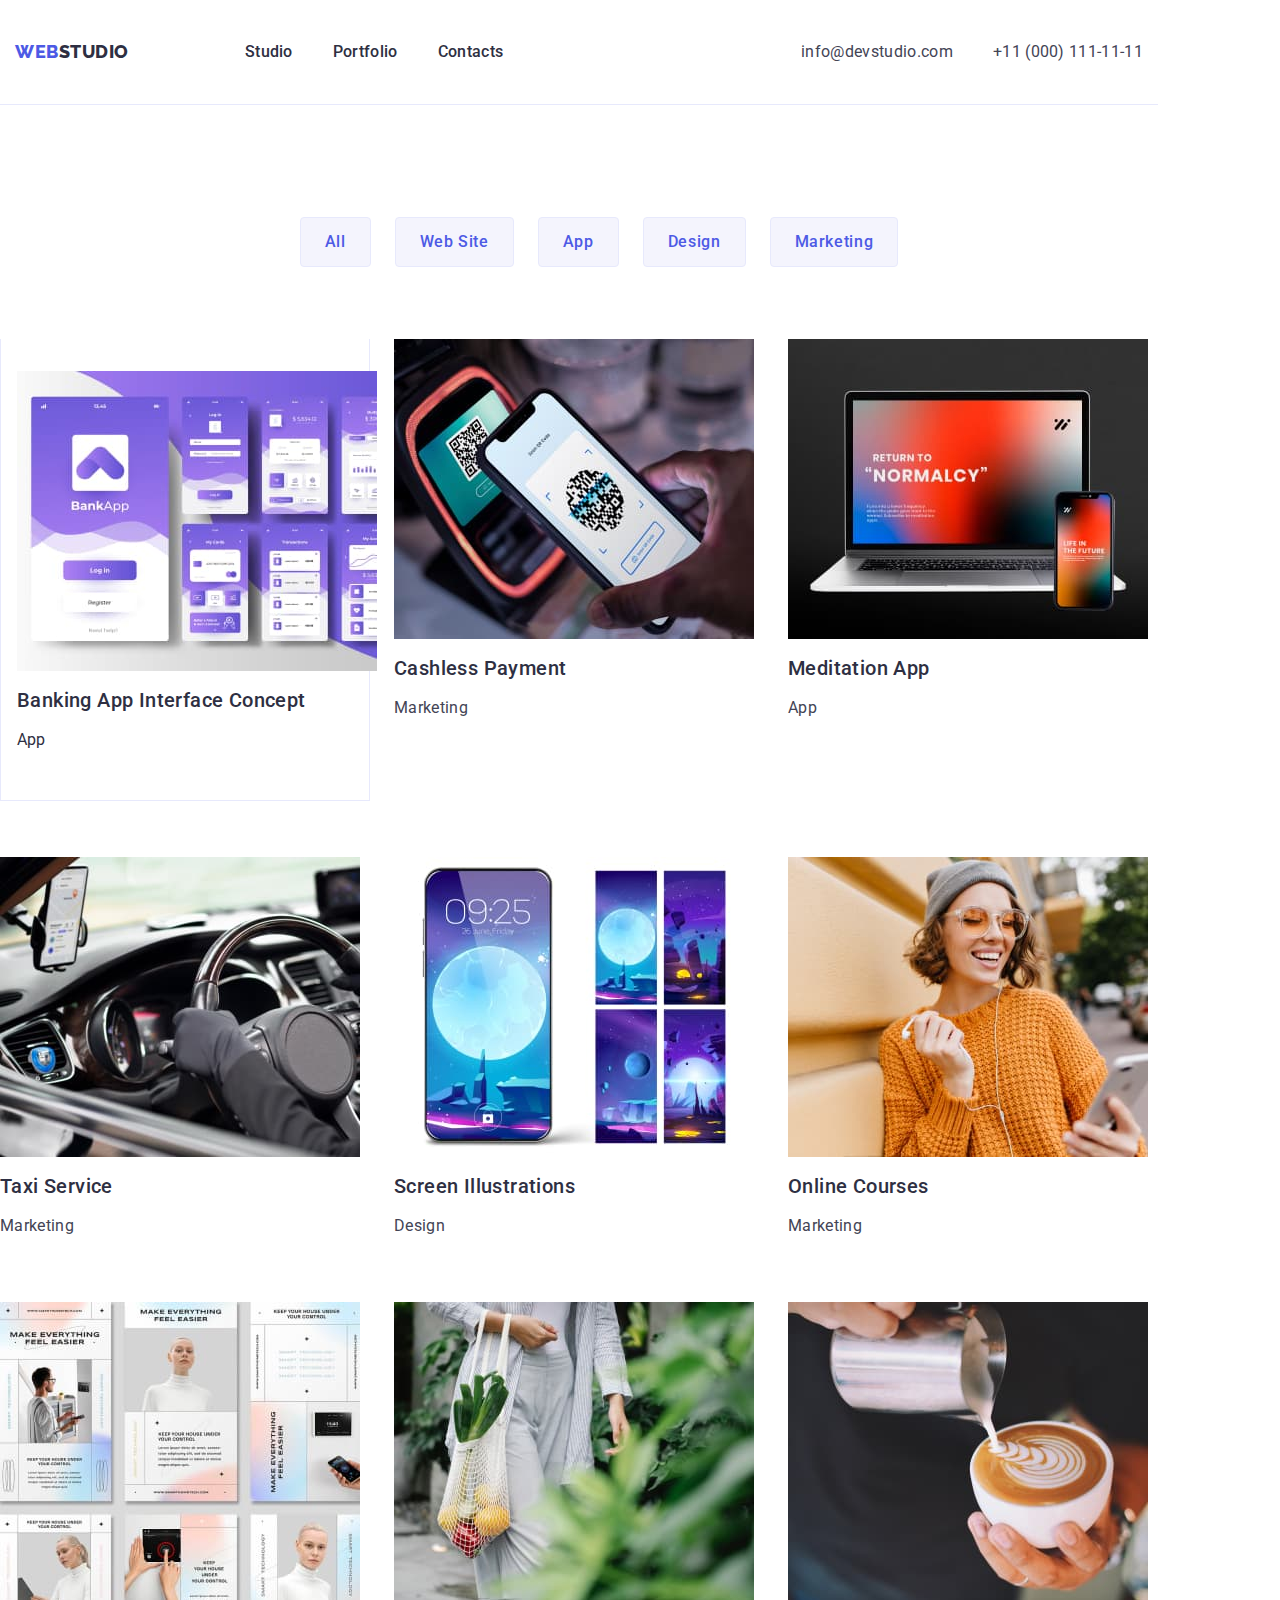
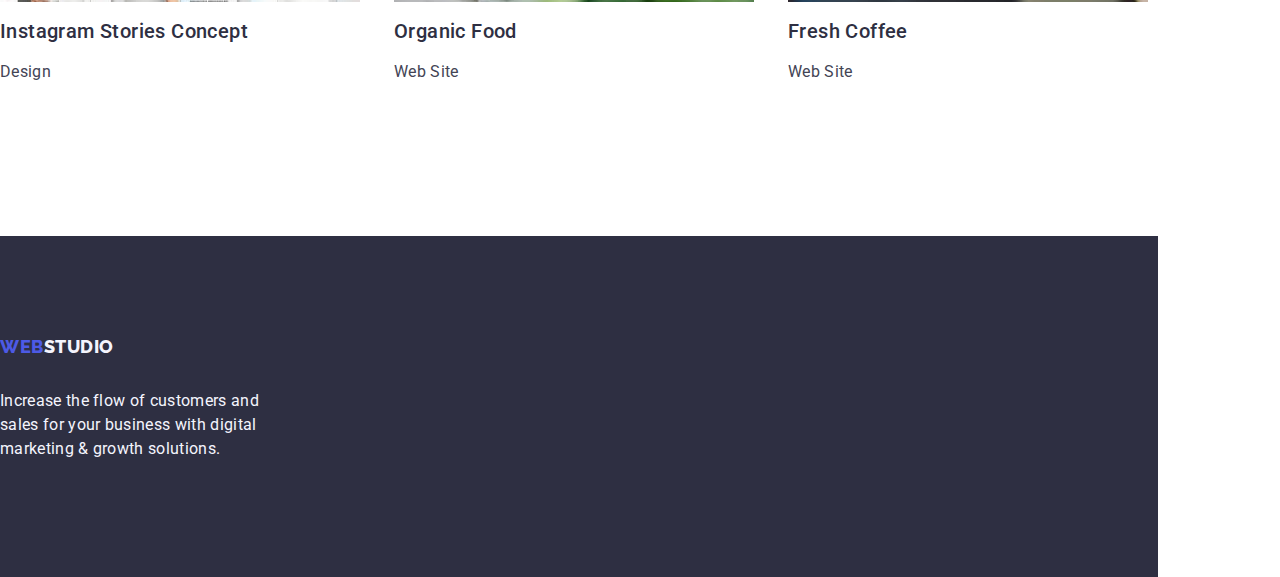
==== commit a9d63e43: "Homework 3.5" ====
--- a/portfolio.html
+++ b/portfolio.html
@@ -47,7 +47,7 @@
                         <ul class="list">
                             <li class="item">
                                 <a class="link" href="">
-                                   <div class="container">         
+                                    <div class="container">         
                                         <img src="./images/img_hw2_1.jpg" alt="banking app" width="360" height="300"/>
                                         <h2 class="title">Banking App Interface Concept</h2>
                                         <p class="desciption">App</p>
--- a/css/styles.css
+++ b/css/styles.css
@@ -55,8 +55,9 @@
 .nav .list {
     display: flex;
     gap: 40px;
-    padding: 24px 0;
-}
+}
+
+
 
 /* Address Flex */
 
@@ -372,7 +373,7 @@
     width: calc((100% - 48px) / 3);
 }
 
-.btn-img .list .item .container {
+.btn-img .item .link .container {
     padding: 32px 16px;
     border: 1px solid var(--CORNFLOWER, #e7e9fc);
     border-top: none;
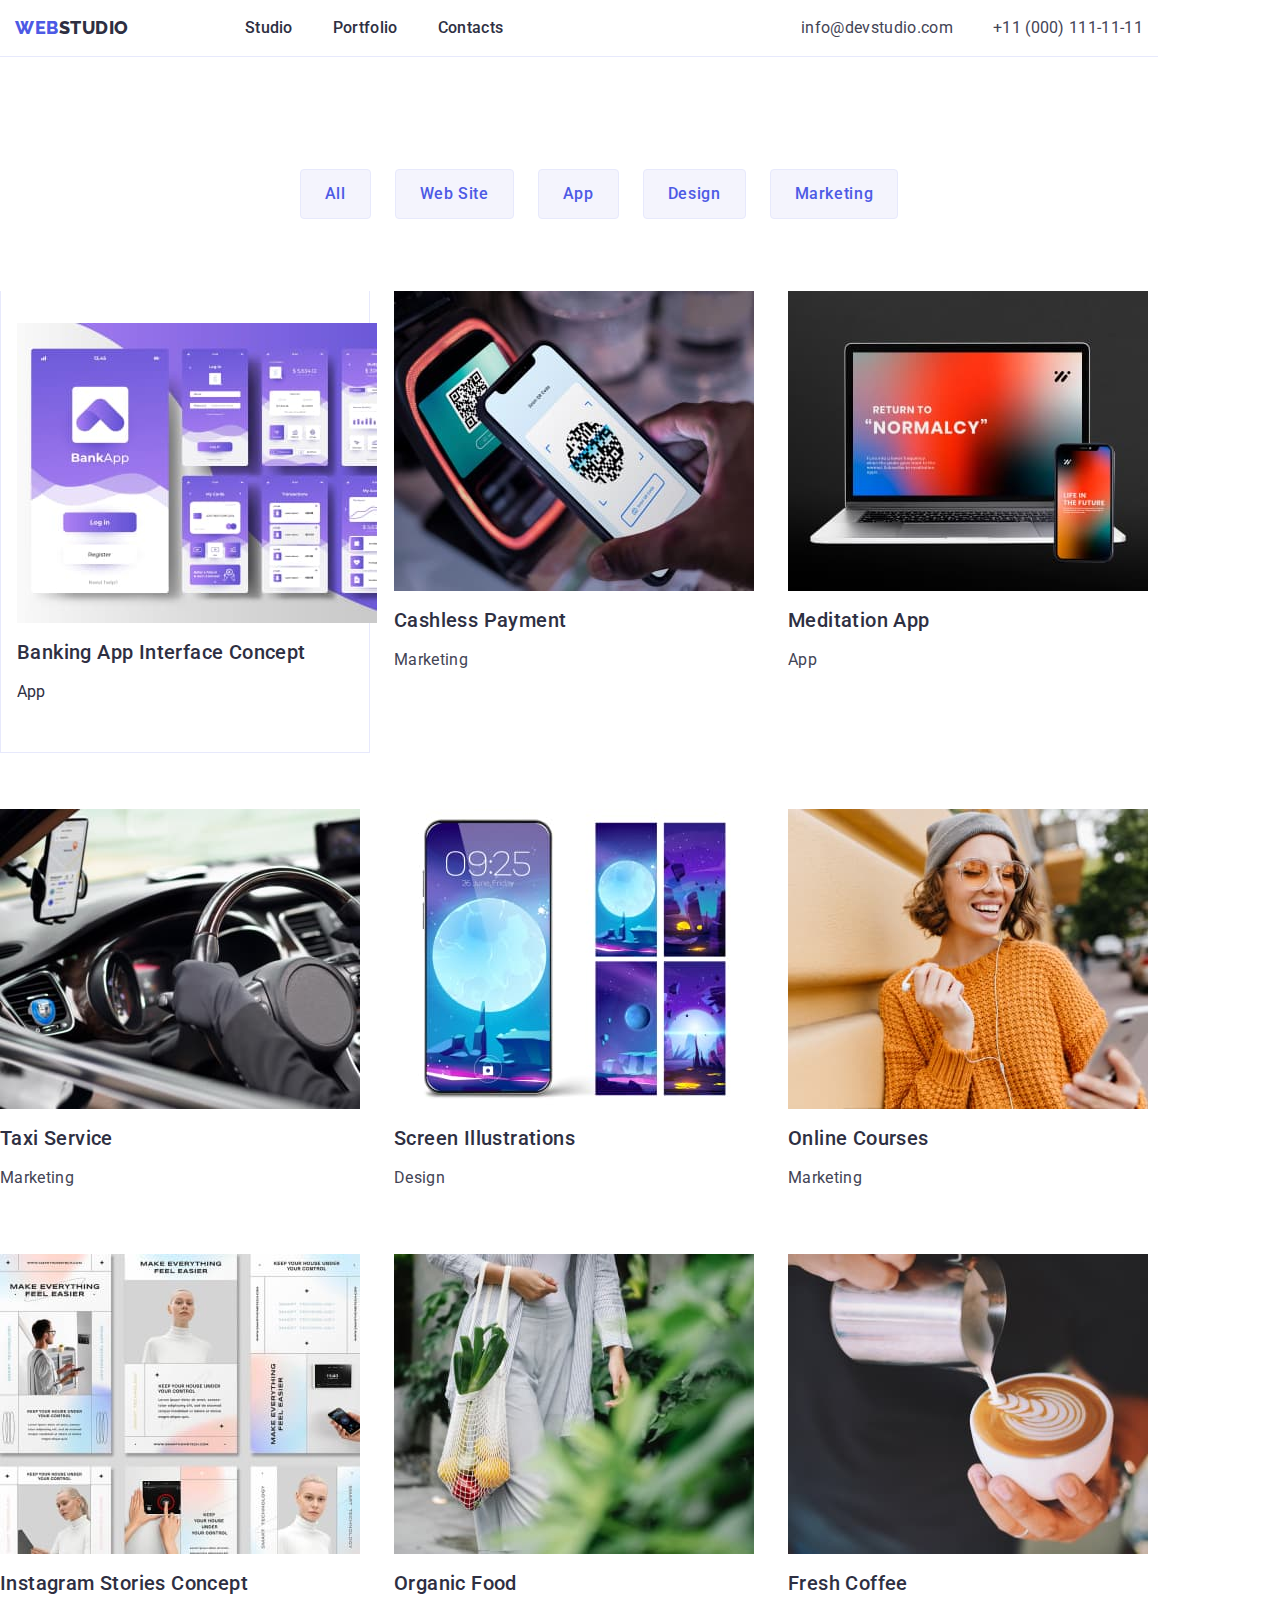
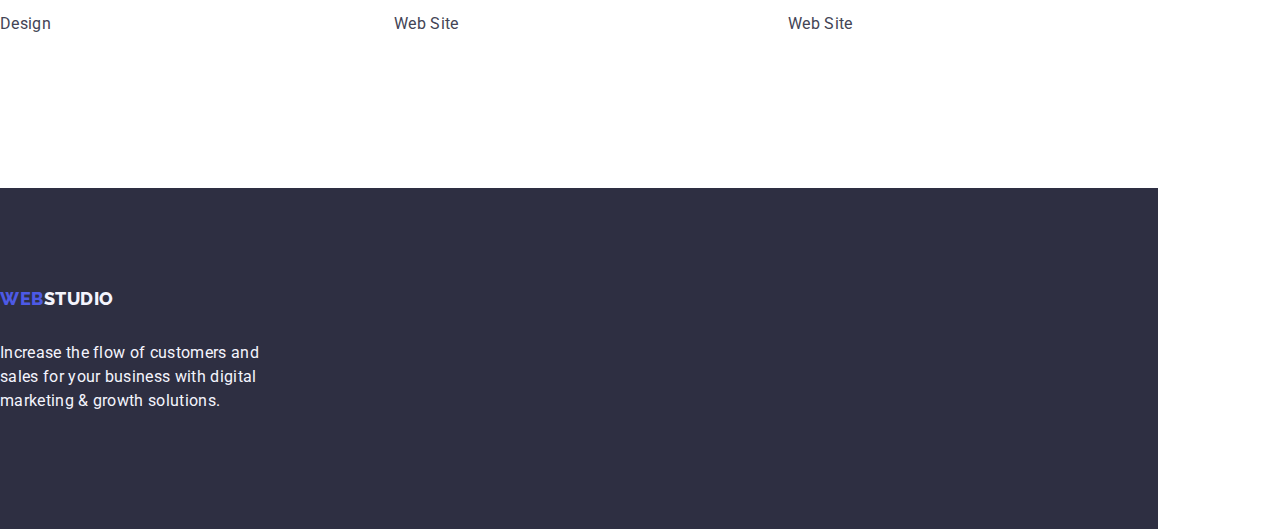
==== commit ba702078: "Homework 3.7" ====
--- a/portfolio.html
+++ b/portfolio.html
@@ -47,11 +47,11 @@
                         <ul class="list">
                             <li class="item">
                                 <a class="link" href="">
-                                    <div class="container">         
-                                        <img src="./images/img_hw2_1.jpg" alt="banking app" width="360" height="300"/>
-                                        <h2 class="title">Banking App Interface Concept</h2>
-                                        <p class="desciption">App</p>
-                                    </div>
+                                <div class="container">         
+                                    <img src="./images/img_hw2_1.jpg" alt="banking app" width="360" height="300"/>
+                                    <h2 class="title">Banking App Interface Concept</h2>
+                                    <p class="desciption">App</p>
+                                </div>
                                 </a>
                             </li>
                             <li class="item">
--- a/css/styles.css
+++ b/css/styles.css
@@ -57,6 +57,9 @@
     gap: 40px;
 }
 
+.nav .list .link {
+    padding: 24px 0;
+}
 
 
 /* Address Flex */
@@ -84,7 +87,7 @@
     margin-right: 76px;
 }
 
-nav .logo-head {
+.nav .logo-head {
     color: var(--NAVY-BLUE);
 }
 
@@ -97,7 +100,6 @@
     font-size: 16px;
     line-height: 1.5;
     letter-spacing: 0.02em;
-    padding: 24px 0;
 }
 
 
@@ -373,7 +375,7 @@
     width: calc((100% - 48px) / 3);
 }
 
-.btn-img .item .link .container {
+.btn-img .list .item .container {
     padding: 32px 16px;
     border: 1px solid var(--CORNFLOWER, #e7e9fc);
     border-top: none;
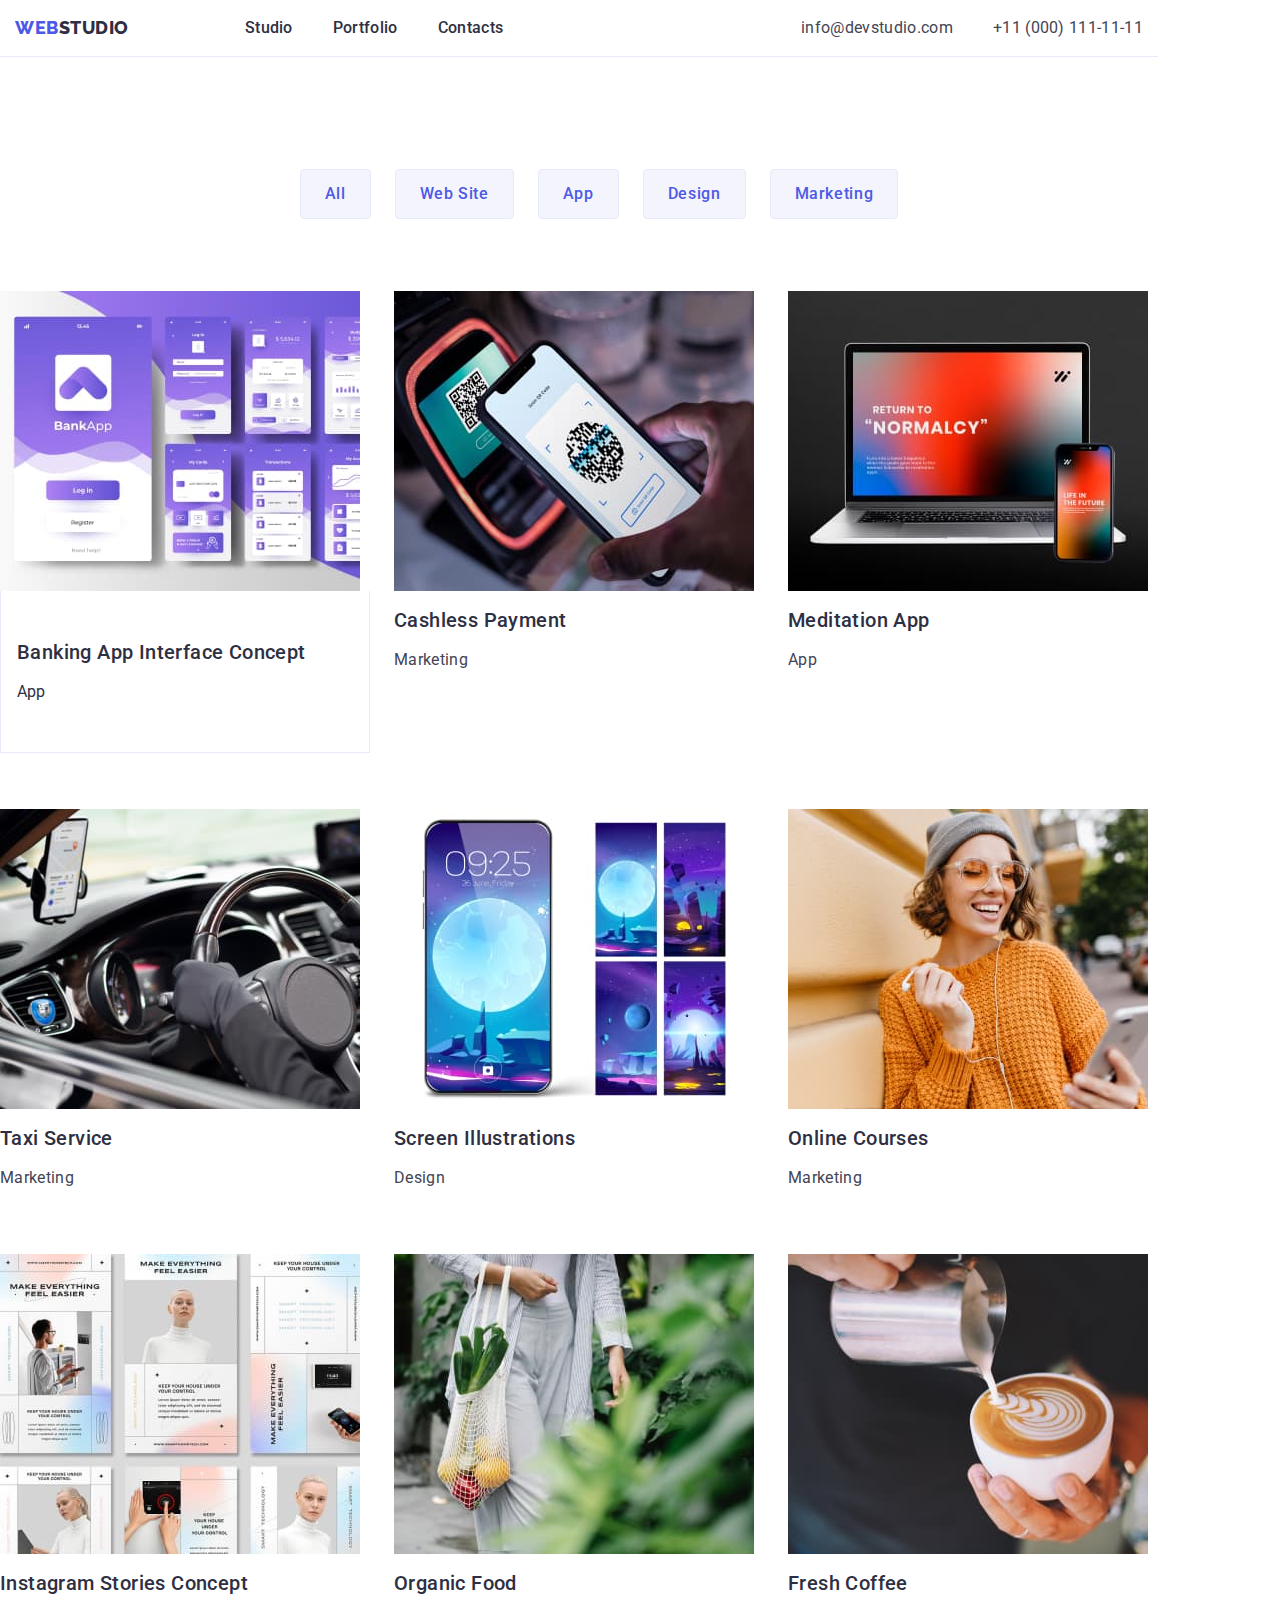
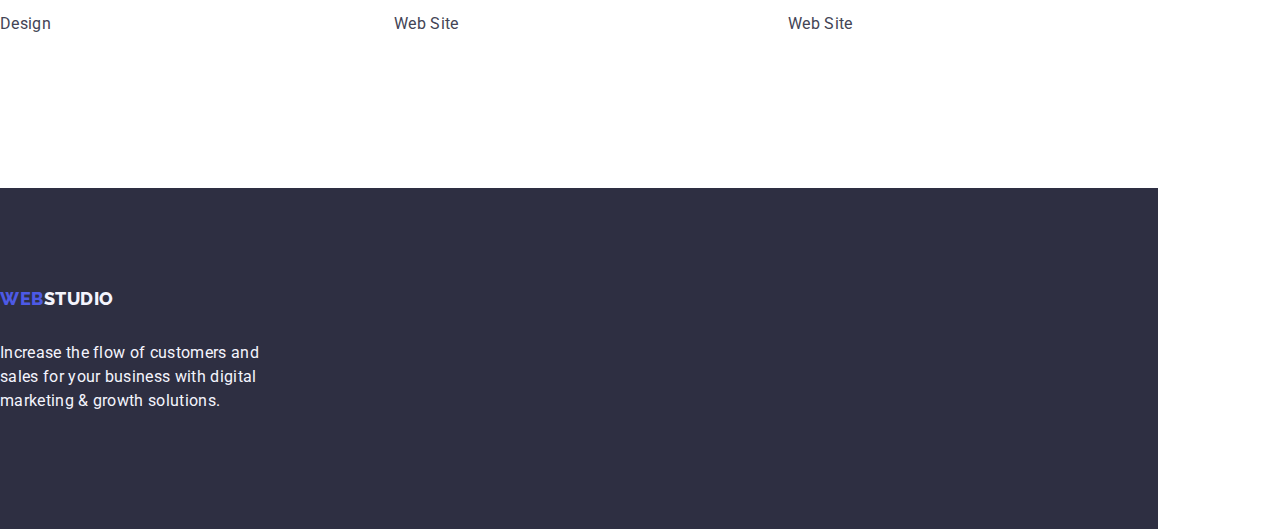
==== commit 2eee6f44: "Homework 3.8" ====
--- a/portfolio.html
+++ b/portfolio.html
@@ -47,8 +47,8 @@
                         <ul class="list">
                             <li class="item">
                                 <a class="link" href="">
-                                <div class="container">         
-                                    <img src="./images/img_hw2_1.jpg" alt="banking app" width="360" height="300"/>
+                                <img src="./images/img_hw2_1.jpg" alt="banking app" width="360" height="300"/>
+                                <div class="container">     
                                     <h2 class="title">Banking App Interface Concept</h2>
                                     <p class="desciption">App</p>
                                 </div>
--- a/css/styles.css
+++ b/css/styles.css
@@ -375,7 +375,7 @@
     width: calc((100% - 48px) / 3);
 }
 
-.btn-img .list .item .container {
+.btn-img .list > .item .container {
     padding: 32px 16px;
     border: 1px solid var(--CORNFLOWER, #e7e9fc);
     border-top: none;
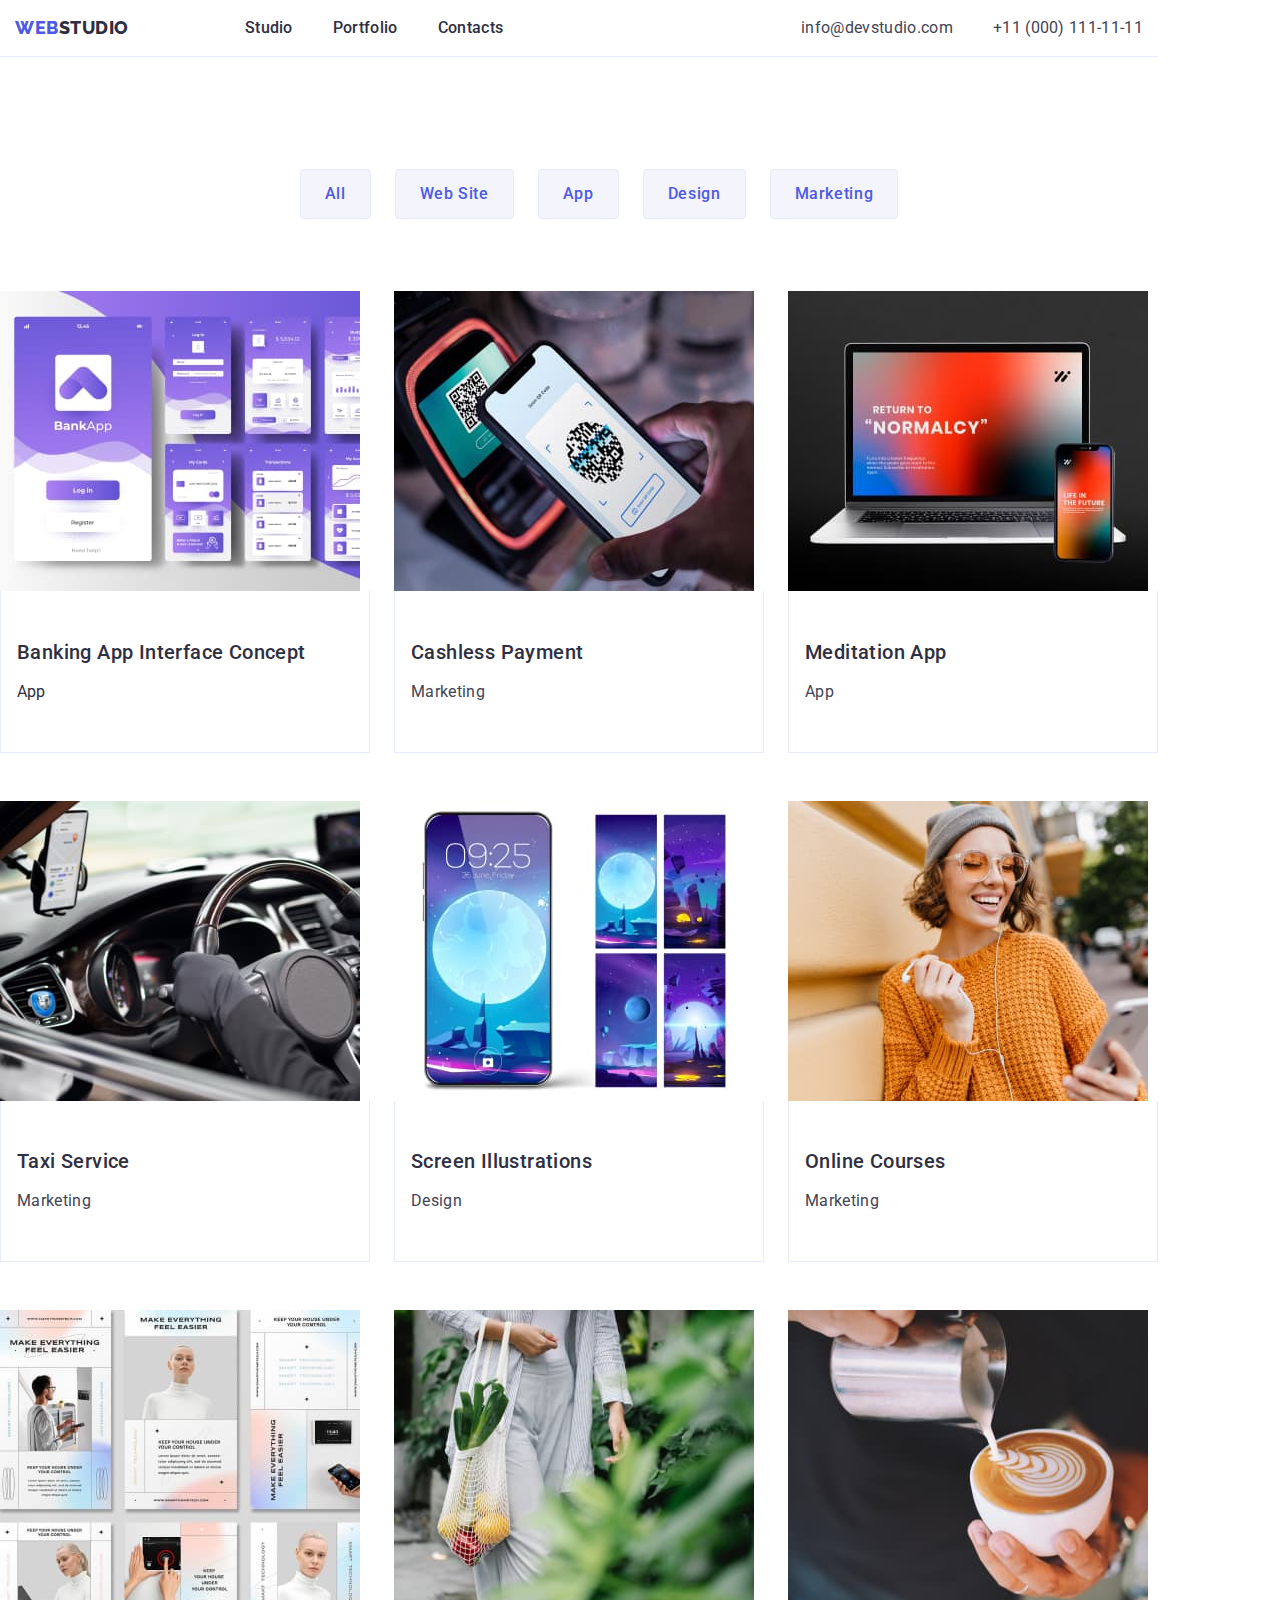
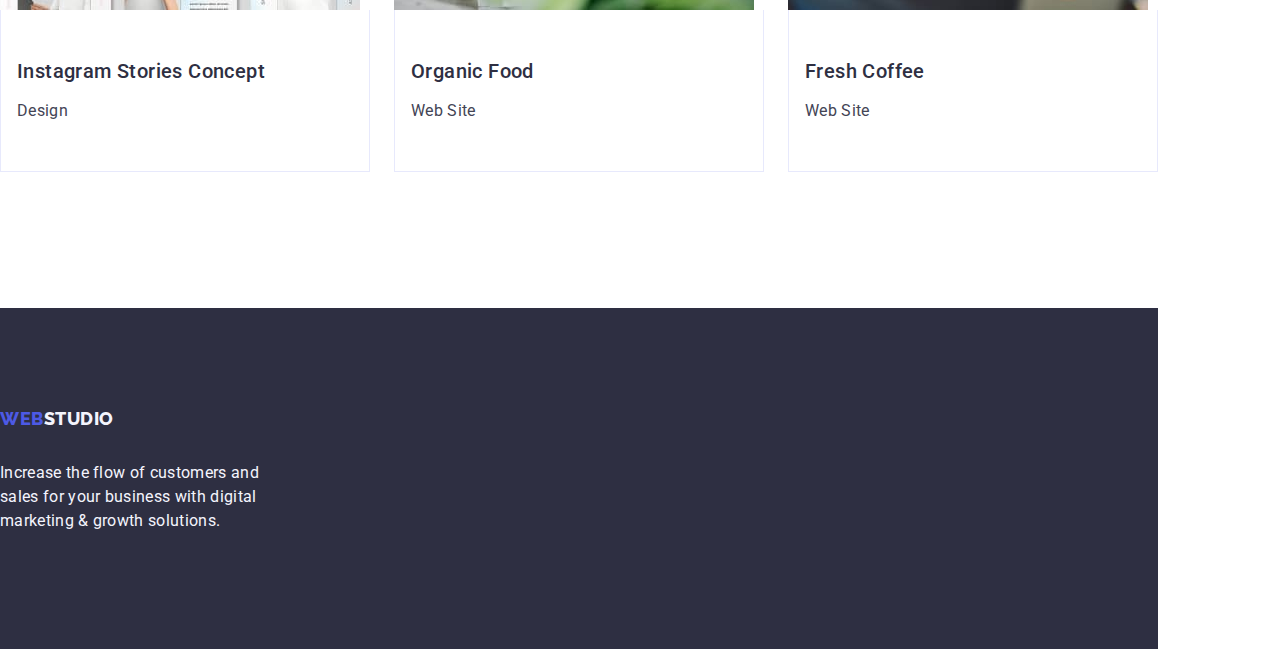
==== commit b83b429a: "Homework 3.9" ====
--- a/portfolio.html
+++ b/portfolio.html
@@ -57,57 +57,73 @@
                             <li class="item">
                                 <a class="link" href="">
                                 <img src="./images/img_hw2_2.jpg" alt="cashless payment" width="360" height="300" />
+                                <div class="container">
                                 <h2 class="title">Cashless Payment</h2>
                                 <p class="description">Marketing</p>
+                                </div>
                                 </a>
                             </li>
                             <li class="item">
                                 <a class="link" href="">
                                 <img src="./images/img_hw2_3.jpg" alt="mediation app" width="360" height="300"/>
+                                <div class="container">
                                 <h2 class="title">Meditation App</h2>
                                 <p class="description">App</p>
+                                </div>
                                 </a>
                             </li>
                             <li class="item">
                                 <a class="link" href="">
                                 <img src="./images/img_hw2_4.jpg" alt="taxi service" width="360" height="300"/>
+                                <div class="container">
                                 <h2 class="title">Taxi Service</h2>
                                 <p class="description">Marketing</p>
+                                </div>
                                 </a>
                             </li>
                             <li class="item">
                                 <a class="link" href="">
                                 <img src="./images/img_hw2_5.jpg" alt="screen illustrator" width="360" height="300"/>
+                                <div class="container">
                                 <h2 class="title">Screen Illustrations</h2>
                                 <p class="description">Design</p>
+                                </div>
                                 </a>
                             </li>
                             <li class="item">
                                 <a class="link" href="">
                                 <img src="./images/img_hw2_6.jpg" alt="online courses" width="360" height="300"/>
+                                <div class="container">
                                 <h2 class="title">Online Courses</h2>
                                 <p class="description">Marketing</p>
+                                </div>
                                 </a>
                             </li>
                             <li class="item">
                                 <a class="link" href="">
                                 <img src="./images/img_hw2_7.jpg" alt="instagram story concept" width="360" height="300"/>
+                                <div class="container">
                                 <h2 class="title">Instagram Stories Concept</h2>
                                 <p class="description">Design</p>
+                                </div>
                                 </a>
                             </li>
                             <li class="item">
                                 <a class="link" href="">
                                 <img src="./images/img_hw2_8.jpg" alt="organic food" width="360" height="300"/>
+                                <div class="container">
                                 <h2 class="title">Organic Food</h2>
                                 <p class="description">Web Site</p>
+                                </div>
                                 </a>
                             </li>
                             <li class="item">
                                 <a class="link" href="">
                                 <img src="./images/img_hw2_9.jpg" alt="fresh coffee" width="360" height="300"/>
+                                <div class="container">
                                 <h2 class="title">Fresh Coffee</h2>
                                 <p class="description">Web Site</p>
+                                </div>
                                 </a>
                             </li>
                         </ul>
--- a/css/styles.css
+++ b/css/styles.css
@@ -379,5 +379,8 @@
     padding: 32px 16px;
     border: 1px solid var(--CORNFLOWER, #e7e9fc);
     border-top: none;
+}
+
+.btn-img .item .container .title {
     margin-bottom: 8px;
 }